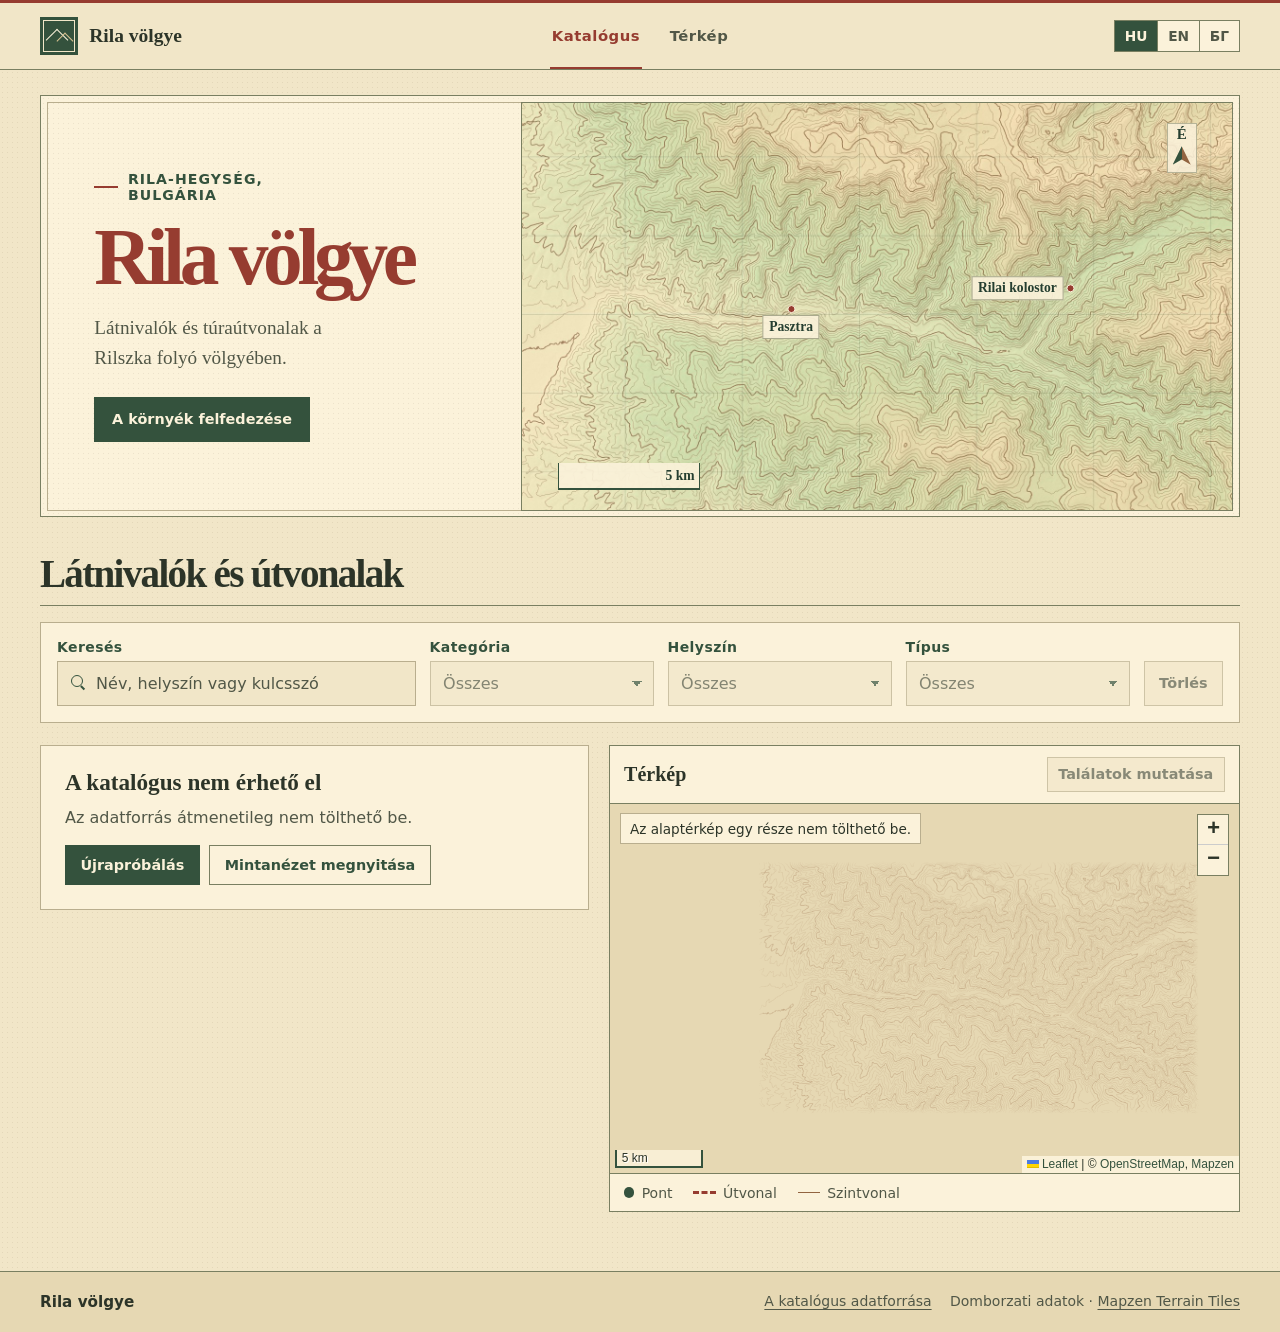
==== index.html @ 0370ecf6 "Rila völgye – első verzió" ====
<!doctype html>
<html lang="hu">
  <head>
    <meta charset="utf-8">
    <meta name="viewport" content="width=device-width, initial-scale=1">
    <meta name="theme-color" content="#f2e6c7">
    <meta name="description" content="A Rila-völgy látnivalói és túraútvonalai, kereshető katalógusban és térképen.">
    <title>Rila völgye</title>
    <link rel="stylesheet" href="./assets/leaflet/leaflet.css">
    <link rel="stylesheet" href="./styles.css">
    <script defer src="./assets/leaflet/leaflet.js"></script>
    <script type="module" src="./app.js"></script>
  </head>
  <body id="top">
    <a class="skip-link" href="#explore" data-text="skip">Ugrás a katalógushoz</a>

    <header class="site-header">
      <div class="shell header-inner">
        <a class="brand" href="#top">
          <span class="brand-mark" aria-hidden="true"></span>
          <span data-text="siteName">Rila völgye</span>
        </a>
        <nav class="view-nav" data-aria="viewLabel" aria-label="Nézet">
          <a href="#explore" data-view="catalog" data-text="catalog" aria-current="true">Katalógus</a>
          <a href="#explore" data-view="map" data-text="map">Térkép</a>
        </nav>
        <div class="language-switch" role="group" data-aria="languageLabel" aria-label="Nyelv">
          <button type="button" data-language="hu" lang="hu" aria-label="Magyar" aria-pressed="true">HU</button>
          <button type="button" data-language="en" lang="en" aria-label="English" aria-pressed="false">EN</button>
          <button type="button" data-language="bg" lang="bg" aria-label="Български" aria-pressed="false">БГ</button>
        </div>
      </div>
    </header>

    <main>
      <section class="shell hero" aria-labelledby="hero-title">
        <div class="hero-inner">
          <p class="hero-location" data-text="region">Rila-hegység, Bulgária</p>
          <h1 id="hero-title" data-text="siteName">Rila völgye</h1>
          <p class="hero-description" data-text="heroDescription">Látnivalók és túraútvonalak a Rilszka folyó völgyében.</p>
          <a class="button hero-link" href="#explore" data-text="heroAction">A környék felfedezése</a>
        </div>
        <figure class="hero-map" aria-hidden="true">
          <img src="./assets/maps/rila-relief.jpg" width="1500" height="860" alt="" fetchpriority="high">
          <span class="cover-compass" data-text="north">É</span>
          <span class="cover-place cover-pastra" data-text="coverPastra">Pasztra</span>
          <span class="cover-place cover-monastery" data-text="coverMonastery">Rilai kolostor</span>
          <span class="cover-scale">5 km</span>
        </figure>
      </section>

      <section class="shell explorer" id="explore" tabindex="-1" aria-labelledby="explore-title">
        <div class="explore-heading">
          <h2 id="explore-title" data-text="explore">Látnivalók és útvonalak</h2>
          <p id="result-count" class="result-count" role="status"></p>
        </div>

        <form class="filters" id="filters" role="search" aria-labelledby="explore-title">
          <label class="search-field">
            <span data-text="search">Keresés</span>
            <span class="search-input">
              <input type="search" id="search" name="search" placeholder="Név, helyszín vagy kulcsszó" autocomplete="off">
            </span>
          </label>
          <label>
            <span id="category-label" data-text="category">Kategória</span>
            <select id="category" name="category" aria-labelledby="category-label"><option value="">Összes</option></select>
          </label>
          <label>
            <span id="locality-label" data-text="locality">Helyszín</span>
            <select id="locality" name="locality" aria-labelledby="locality-label"><option value="">Összes</option></select>
          </label>
          <label>
            <span id="type-label" data-text="type">Típus</span>
            <select id="type" name="type" aria-labelledby="type-label">
              <option value="" data-text="allOptions">Összes</option>
              <option value="point" data-text="points">Pontok</option>
              <option value="route" data-text="routes">Útvonalak</option>
            </select>
          </label>
          <button type="reset" class="button reset-filters" id="reset-filters" data-text="reset" disabled>Törlés</button>
        </form>

        <div class="demo-notice" id="demo-notice" hidden>
          <p><strong data-text="demoLabel">Mintanézet.</strong> <span data-text="demoDescription">Ezek a bejegyzések a keresés és a térkép kipróbálásához készültek.</span></p>
          <a id="exit-demo" href="./" data-text="liveLink">Élő katalógus</a>
        </div>

        <div class="message map-mode-message" id="map-mode-message" hidden></div>
        <div class="results-layout" id="results-layout">
          <div class="list-panel" id="list-panel">
            <ul class="cards" id="cards" aria-labelledby="explore-title"></ul>
            <div class="message" id="list-message" hidden></div>
          </div>

          <section class="map-panel" id="map-panel" aria-labelledby="map-title">
            <div class="map-heading">
              <div>
                <h3 id="map-title" data-text="map">Térkép</h3>
                <p id="mapped-count" class="mapped-count"></p>
              </div>
              <button type="button" id="fit-map" class="button fit-button" data-text="fitMap">Találatok mutatása</button>
            </div>
            <div class="map-frame">
              <div id="map" aria-labelledby="map-title" role="region"></div>
              <p class="tile-notice" id="tile-notice" role="status" hidden></p>
            </div>
            <ul class="map-legend" data-aria="legend" aria-label="Jelmagyarázat">
              <li><span class="legend-point" aria-hidden="true"></span><span data-text="point">Pont</span></li>
              <li><span class="legend-route" aria-hidden="true"></span><span data-text="route">Útvonal</span></li>
              <li><span class="legend-contour" aria-hidden="true"></span><span data-text="contour">Szintvonal</span></li>
            </ul>
          </section>
        </div>
        <noscript><p class="message">A katalógushoz JavaScript szükséges. / This catalog requires JavaScript. / За каталога е необходим JavaScript.</p></noscript>
      </section>
    </main>

    <footer class="site-footer">
      <div class="shell footer-inner">
        <span class="footer-name" data-text="siteName">Rila völgye</span>
        <div class="footer-links">
          <a id="sheet-link" href="https://docs.google.com/spreadsheets/d/e/2PACX-1vTLijcKeS2RHrfgzoQaeZl_qcVD5o5DRxF7kPGMQRmfX_Hv4So1wYP4IyrdZiNuj2d8w6YscOeoau4k/pub?gid=0&amp;single=true&amp;output=csv" data-text="dataSource">A katalógus adatforrása</a>
          <span><span data-text="terrainSource">Domborzati adatok</span> · <a href="https://registry.opendata.aws/terrain-tiles/">Mapzen Terrain Tiles</a></span>
        </div>
      </div>
    </footer>

    <dialog id="detail-dialog" aria-labelledby="detail-title">
      <form method="dialog" class="dialog-controls">
        <button class="button dialog-close" value="close" data-aria="close" aria-label="Bezárás" autofocus>×</button>
      </form>
      <div id="detail-content"></div>
    </dialog>
  </body>
</html>
---- assets/leaflet/leaflet.css ----
/* required styles */

.leaflet-pane,
.leaflet-tile,
.leaflet-marker-icon,
.leaflet-marker-shadow,
.leaflet-tile-container,
.leaflet-pane > svg,
.leaflet-pane > canvas,
.leaflet-zoom-box,
.leaflet-image-layer,
.leaflet-layer {
	position: absolute;
	left: 0;
	top: 0;
	}
.leaflet-container {
	overflow: hidden;
	}
.leaflet-tile,
.leaflet-marker-icon,
.leaflet-marker-shadow {
	-webkit-user-select: none;
	   -moz-user-select: none;
	        user-select: none;
	  -webkit-user-drag: none;
	}
/* Prevents IE11 from highlighting tiles in blue */
.leaflet-tile::selection {
	background: transparent;
}
/* Safari renders non-retina tile on retina better with this, but Chrome is worse */
.leaflet-safari .leaflet-tile {
	image-rendering: -webkit-optimize-contrast;
	}
/* hack that prevents hw layers "stretching" when loading new tiles */
.leaflet-safari .leaflet-tile-container {
	width: 1600px;
	height: 1600px;
	-webkit-transform-origin: 0 0;
	}
.leaflet-marker-icon,
.leaflet-marker-shadow {
	display: block;
	}
/* .leaflet-container svg: reset svg max-width decleration shipped in Joomla! (joomla.org) 3.x */
/* .leaflet-container img: map is broken in FF if you have max-width: 100% on tiles */
.leaflet-container .leaflet-overlay-pane svg {
	max-width: none !important;
	max-height: none !important;
	}
.leaflet-container .leaflet-marker-pane img,
.leaflet-container .leaflet-shadow-pane img,
.leaflet-container .leaflet-tile-pane img,
.leaflet-container img.leaflet-image-layer,
.leaflet-container .leaflet-tile {
	max-width: none !important;
	max-height: none !important;
	width: auto;
	padding: 0;
	}

.leaflet-container img.leaflet-tile {
	/* See: https://bugs.chromium.org/p/chromium/issues/detail?id=600120 */
	mix-blend-mode: plus-lighter;
}

.leaflet-container.leaflet-touch-zoom {
	-ms-touch-action: pan-x pan-y;
	touch-action: pan-x pan-y;
	}
.leaflet-container.leaflet-touch-drag {
	-ms-touch-action: pinch-zoom;
	/* Fallback for FF which doesn't support pinch-zoom */
	touch-action: none;
	touch-action: pinch-zoom;
}
.leaflet-container.leaflet-touch-drag.leaflet-touch-zoom {
	-ms-touch-action: none;
	touch-action: none;
}
.leaflet-container {
	-webkit-tap-highlight-color: transparent;
}
.leaflet-container a {
	-webkit-tap-highlight-color: rgba(51, 181, 229, 0.4);
}
.leaflet-tile {
	filter: inherit;
	visibility: hidden;
	}
.leaflet-tile-loaded {
	visibility: inherit;
	}
.leaflet-zoom-box {
	width: 0;
	height: 0;
	-moz-box-sizing: border-box;
	     box-sizing: border-box;
	z-index: 800;
	}
/* workaround for https://bugzilla.mozilla.org/show_bug.cgi?id=888319 */
.leaflet-overlay-pane svg {
	-moz-user-select: none;
	}

.leaflet-pane         { z-index: 400; }

.leaflet-tile-pane    { z-index: 200; }
.leaflet-overlay-pane { z-index: 400; }
.leaflet-shadow-pane  { z-index: 500; }
.leaflet-marker-pane  { z-index: 600; }
.leaflet-tooltip-pane   { z-index: 650; }
.leaflet-popup-pane   { z-index: 700; }

.leaflet-map-pane canvas { z-index: 100; }
.leaflet-map-pane svg    { z-index: 200; }

.leaflet-vml-shape {
	width: 1px;
	height: 1px;
	}
.lvml {
	behavior: url(#default#VML);
	display: inline-block;
	position: absolute;
	}


/* control positioning */

.leaflet-control {
	position: relative;
	z-index: 800;
	pointer-events: visiblePainted; /* IE 9-10 doesn't have auto */
	pointer-events: auto;
	}
.leaflet-top,
.leaflet-bottom {
	position: absolute;
	z-index: 1000;
	pointer-events: none;
	}
.leaflet-top {
	top: 0;
	}
.leaflet-right {
	right: 0;
	}
.leaflet-bottom {
	bottom: 0;
	}
.leaflet-left {
	left: 0;
	}
.leaflet-control {
	float: left;
	clear: both;
	}
.leaflet-right .leaflet-control {
	float: right;
	}
.leaflet-top .leaflet-control {
	margin-top: 10px;
	}
.leaflet-bottom .leaflet-control {
	margin-bottom: 10px;
	}
.leaflet-left .leaflet-control {
	margin-left: 10px;
	}
.leaflet-right .leaflet-control {
	margin-right: 10px;
	}


/* zoom and fade animations */

.leaflet-fade-anim .leaflet-popup {
	opacity: 0;
	-webkit-transition: opacity 0.2s linear;
	   -moz-transition: opacity 0.2s linear;
	        transition: opacity 0.2s linear;
	}
.leaflet-fade-anim .leaflet-map-pane .leaflet-popup {
	opacity: 1;
	}
.leaflet-zoom-animated {
	-webkit-transform-origin: 0 0;
	    -ms-transform-origin: 0 0;
	        transform-origin: 0 0;
	}
svg.leaflet-zoom-animated {
	will-change: transform;
}

.leaflet-zoom-anim .leaflet-zoom-animated {
	-webkit-transition: -webkit-transform 0.25s cubic-bezier(0,0,0.25,1);
	   -moz-transition:    -moz-transform 0.25s cubic-bezier(0,0,0.25,1);
	        transition:         transform 0.25s cubic-bezier(0,0,0.25,1);
	}
.leaflet-zoom-anim .leaflet-tile,
.leaflet-pan-anim .leaflet-tile {
	-webkit-transition: none;
	   -moz-transition: none;
	        transition: none;
	}

.leaflet-zoom-anim .leaflet-zoom-hide {
	visibility: hidden;
	}


/* cursors */

.leaflet-interactive {
	cursor: pointer;
	}
.leaflet-grab {
	cursor: -webkit-grab;
	cursor:    -moz-grab;
	cursor:         grab;
	}
.leaflet-crosshair,
.leaflet-crosshair .leaflet-interactive {
	cursor: crosshair;
	}
.leaflet-popup-pane,
.leaflet-control {
	cursor: auto;
	}
.leaflet-dragging .leaflet-grab,
.leaflet-dragging .leaflet-grab .leaflet-interactive,
.leaflet-dragging .leaflet-marker-draggable {
	cursor: move;
	cursor: -webkit-grabbing;
	cursor:    -moz-grabbing;
	cursor:         grabbing;
	}

/* marker & overlays interactivity */
.leaflet-marker-icon,
.leaflet-marker-shadow,
.leaflet-image-layer,
.leaflet-pane > svg path,
.leaflet-tile-container {
	pointer-events: none;
	}

.leaflet-marker-icon.leaflet-interactive,
.leaflet-image-layer.leaflet-interactive,
.leaflet-pane > svg path.leaflet-interactive,
svg.leaflet-image-layer.leaflet-interactive path {
	pointer-events: visiblePainted; /* IE 9-10 doesn't have auto */
	pointer-events: auto;
	}

/* visual tweaks */

.leaflet-container {
	background: #ddd;
	outline-offset: 1px;
	}
.leaflet-container a {
	color: #0078A8;
	}
.leaflet-zoom-box {
	border: 2px dotted #38f;
	background: rgba(255,255,255,0.5);
	}


/* general typography */
.leaflet-container {
	font-family: "Helvetica Neue", Arial, Helvetica, sans-serif;
	font-size: 12px;
	font-size: 0.75rem;
	line-height: 1.5;
	}


/* general toolbar styles */

.leaflet-bar {
	box-shadow: 0 1px 5px rgba(0,0,0,0.65);
	border-radius: 4px;
	}
.leaflet-bar a {
	background-color: #fff;
	border-bottom: 1px solid #ccc;
	width: 26px;
	height: 26px;
	line-height: 26px;
	display: block;
	text-align: center;
	text-decoration: none;
	color: black;
	}
.leaflet-bar a,
.leaflet-control-layers-toggle {
	background-position: 50% 50%;
	background-repeat: no-repeat;
	display: block;
	}
.leaflet-bar a:hover,
.leaflet-bar a:focus {
	background-color: #f4f4f4;
	}
.leaflet-bar a:first-child {
	border-top-left-radius: 4px;
	border-top-right-radius: 4px;
	}
.leaflet-bar a:last-child {
	border-bottom-left-radius: 4px;
	border-bottom-right-radius: 4px;
	border-bottom: none;
	}
.leaflet-bar a.leaflet-disabled {
	cursor: default;
	background-color: #f4f4f4;
	color: #bbb;
	}

.leaflet-touch .leaflet-bar a {
	width: 30px;
	height: 30px;
	line-height: 30px;
	}
.leaflet-touch .leaflet-bar a:first-child {
	border-top-left-radius: 2px;
	border-top-right-radius: 2px;
	}
.leaflet-touch .leaflet-bar a:last-child {
	border-bottom-left-radius: 2px;
	border-bottom-right-radius: 2px;
	}

/* zoom control */

.leaflet-control-zoom-in,
.leaflet-control-zoom-out {
	font: bold 18px 'Lucida Console', Monaco, monospace;
	text-indent: 1px;
	}

.leaflet-touch .leaflet-control-zoom-in, .leaflet-touch .leaflet-control-zoom-out  {
	font-size: 22px;
	}


/* layers control */

.leaflet-control-layers {
	box-shadow: 0 1px 5px rgba(0,0,0,0.4);
	background: #fff;
	border-radius: 5px;
	}
.leaflet-control-layers-toggle {
	background-image: url(images/layers.png);
	width: 36px;
	height: 36px;
	}
.leaflet-retina .leaflet-control-layers-toggle {
	background-image: url(images/layers-2x.png);
	background-size: 26px 26px;
	}
.leaflet-touch .leaflet-control-layers-toggle {
	width: 44px;
	height: 44px;
	}
.leaflet-control-layers .leaflet-control-layers-list,
.leaflet-control-layers-expanded .leaflet-control-layers-toggle {
	display: none;
	}
.leaflet-control-layers-expanded .leaflet-control-layers-list {
	display: block;
	position: relative;
	}
.leaflet-control-layers-expanded {
	padding: 6px 10px 6px 6px;
	color: #333;
	background: #fff;
	}
.leaflet-control-layers-scrollbar {
	overflow-y: scroll;
	overflow-x: hidden;
	padding-right: 5px;
	}
.leaflet-control-layers-selector {
	margin-top: 2px;
	position: relative;
	top: 1px;
	}
.leaflet-control-layers label {
	display: block;
	font-size: 13px;
	font-size: 1.08333em;
	}
.leaflet-control-layers-separator {
	height: 0;
	border-top: 1px solid #ddd;
	margin: 5px -10px 5px -6px;
	}

/* Default icon URLs */
.leaflet-default-icon-path { /* used only in path-guessing heuristic, see L.Icon.Default */
	background-image: url(images/marker-icon.png);
	}


/* attribution and scale controls */

.leaflet-container .leaflet-control-attribution {
	background: #fff;
	background: rgba(255, 255, 255, 0.8);
	margin: 0;
	}
.leaflet-control-attribution,
.leaflet-control-scale-line {
	padding: 0 5px;
	color: #333;
	line-height: 1.4;
	}
.leaflet-control-attribution a {
	text-decoration: none;
	}
.leaflet-control-attribution a:hover,
.leaflet-control-attribution a:focus {
	text-decoration: underline;
	}
.leaflet-attribution-flag {
	display: inline !important;
	vertical-align: baseline !important;
	width: 1em;
	height: 0.6669em;
	}
.leaflet-left .leaflet-control-scale {
	margin-left: 5px;
	}
.leaflet-bottom .leaflet-control-scale {
	margin-bottom: 5px;
	}
.leaflet-control-scale-line {
	border: 2px solid #777;
	border-top: none;
	line-height: 1.1;
	padding: 2px 5px 1px;
	white-space: nowrap;
	-moz-box-sizing: border-box;
	     box-sizing: border-box;
	background: rgba(255, 255, 255, 0.8);
	text-shadow: 1px 1px #fff;
	}
.leaflet-control-scale-line:not(:first-child) {
	border-top: 2px solid #777;
	border-bottom: none;
	margin-top: -2px;
	}
.leaflet-control-scale-line:not(:first-child):not(:last-child) {
	border-bottom: 2px solid #777;
	}

.leaflet-touch .leaflet-control-attribution,
.leaflet-touch .leaflet-control-layers,
.leaflet-touch .leaflet-bar {
	box-shadow: none;
	}
.leaflet-touch .leaflet-control-layers,
.leaflet-touch .leaflet-bar {
	border: 2px solid rgba(0,0,0,0.2);
	background-clip: padding-box;
	}


/* popup */

.leaflet-popup {
	position: absolute;
	text-align: center;
	margin-bottom: 20px;
	}
.leaflet-popup-content-wrapper {
	padding: 1px;
	text-align: left;
	border-radius: 12px;
	}
.leaflet-popup-content {
	margin: 13px 24px 13px 20px;
	line-height: 1.3;
	font-size: 13px;
	font-size: 1.08333em;
	min-height: 1px;
	}
.leaflet-popup-content p {
	margin: 17px 0;
	margin: 1.3em 0;
	}
.leaflet-popup-tip-container {
	width: 40px;
	height: 20px;
	position: absolute;
	left: 50%;
	margin-top: -1px;
	margin-left: -20px;
	overflow: hidden;
	pointer-events: none;
	}
.leaflet-popup-tip {
	width: 17px;
	height: 17px;
	padding: 1px;

	margin: -10px auto 0;
	pointer-events: auto;

	-webkit-transform: rotate(45deg);
	   -moz-transform: rotate(45deg);
	    -ms-transform: rotate(45deg);
	        transform: rotate(45deg);
	}
.leaflet-popup-content-wrapper,
.leaflet-popup-tip {
	background: white;
	color: #333;
	box-shadow: 0 3px 14px rgba(0,0,0,0.4);
	}
.leaflet-container a.leaflet-popup-close-button {
	position: absolute;
	top: 0;
	right: 0;
	border: none;
	text-align: center;
	width: 24px;
	height: 24px;
	font: 16px/24px Tahoma, Verdana, sans-serif;
	color: #757575;
	text-decoration: none;
	background: transparent;
	}
.leaflet-container a.leaflet-popup-close-button:hover,
.leaflet-container a.leaflet-popup-close-button:focus {
	color: #585858;
	}
.leaflet-popup-scrolled {
	overflow: auto;
	}

.leaflet-oldie .leaflet-popup-content-wrapper {
	-ms-zoom: 1;
	}
.leaflet-oldie .leaflet-popup-tip {
	width: 24px;
	margin: 0 auto;

	-ms-filter: "progid:DXImageTransform.Microsoft.Matrix(M11=0.70710678, M12=0.70710678, M21=-0.70710678, M22=0.70710678)";
	filter: progid:DXImageTransform.Microsoft.Matrix(M11=0.70710678, M12=0.70710678, M21=-0.70710678, M22=0.70710678);
	}

.leaflet-oldie .leaflet-control-zoom,
.leaflet-oldie .leaflet-control-layers,
.leaflet-oldie .leaflet-popup-content-wrapper,
.leaflet-oldie .leaflet-popup-tip {
	border: 1px solid #999;
	}


/* div icon */

.leaflet-div-icon {
	background: #fff;
	border: 1px solid #666;
	}


/* Tooltip */
/* Base styles for the element that has a tooltip */
.leaflet-tooltip {
	position: absolute;
	padding: 6px;
	background-color: #fff;
	border: 1px solid #fff;
	border-radius: 3px;
	color: #222;
	white-space: nowrap;
	-webkit-user-select: none;
	-moz-user-select: none;
	-ms-user-select: none;
	user-select: none;
	pointer-events: none;
	box-shadow: 0 1px 3px rgba(0,0,0,0.4);
	}
.leaflet-tooltip.leaflet-interactive {
	cursor: pointer;
	pointer-events: auto;
	}
.leaflet-tooltip-top:before,
.leaflet-tooltip-bottom:before,
.leaflet-tooltip-left:before,
.leaflet-tooltip-right:before {
	position: absolute;
	pointer-events: none;
	border: 6px solid transparent;
	background: transparent;
	content: "";
	}

/* Directions */

.leaflet-tooltip-bottom {
	margin-top: 6px;
}
.leaflet-tooltip-top {
	margin-top: -6px;
}
.leaflet-tooltip-bottom:before,
.leaflet-tooltip-top:before {
	left: 50%;
	margin-left: -6px;
	}
.leaflet-tooltip-top:before {
	bottom: 0;
	margin-bottom: -12px;
	border-top-color: #fff;
	}
.leaflet-tooltip-bottom:before {
	top: 0;
	margin-top: -12px;
	margin-left: -6px;
	border-bottom-color: #fff;
	}
.leaflet-tooltip-left {
	margin-left: -6px;
}
.leaflet-tooltip-right {
	margin-left: 6px;
}
.leaflet-tooltip-left:before,
.leaflet-tooltip-right:before {
	top: 50%;
	margin-top: -6px;
	}
.leaflet-tooltip-left:before {
	right: 0;
	margin-right: -12px;
	border-left-color: #fff;
	}
.leaflet-tooltip-right:before {
	left: 0;
	margin-left: -12px;
	border-right-color: #fff;
	}

/* Printing */

@media print {
	/* Prevent printers from removing background-images of controls. */
	.leaflet-control {
		-webkit-print-color-adjust: exact;
		print-color-adjust: exact;
		}
	}
---- styles.css ----
:root {
  color-scheme: light;
  --paper: #f1e6c8;
  --cream: #fbf2da;
  --ink: #2c3428;
  --pine: #34523d;
  --muted: #515747;
  --line: #b9ae8e;
  --rule: #797f61;
  --copper: #963c30;
  --contour: #926440;
  --shade: #e6d8b3;
  --texture: radial-gradient(#6a543319 0.45px, transparent 0.7px);
  --serif: Georgia, "Times New Roman", serif;
  --sans: system-ui, -apple-system, "Segoe UI", sans-serif;
  font-family: var(--sans);
  color: var(--ink);
  background: var(--paper);
  font-synthesis: none;
  scroll-padding-top: 5.5rem;
}

*, *::before, *::after { box-sizing: border-box; }
[hidden] { display: none !important; }
body {
  margin: 0;
  min-inline-size: 0;
  background-image: var(--texture);
  background-size: 5px 5px;
}
img { display: block; max-inline-size: 100%; }
a { color: inherit; text-underline-offset: 0.2em; }
button, input, select { font: inherit; }
button, select { cursor: pointer; }
button:disabled, input:disabled, select:disabled { cursor: default; }
:focus-visible { outline: 3px solid var(--copper); outline-offset: 3px; }

.shell {
  inline-size: min(100% - 5rem, 82rem);
  margin-inline: auto;
}

.skip-link {
  position: fixed;
  z-index: 2000;
  inset: 0.7rem auto auto 0.7rem;
  padding: 0.65rem 1rem;
  background: var(--cream);
  transform: translateY(-150%);
}
.skip-link:focus { transform: none; }

.site-header {
  position: sticky;
  inset-block-start: 0;
  z-index: 1200;
  background: var(--paper);
  border-block-start: 3px solid var(--copper);
  border-block-end: 1px solid var(--rule);
}

.header-inner {
  min-block-size: 4.15rem;
  display: grid;
  grid-template-columns: 1fr auto 1fr;
  align-items: center;
  gap: 1rem;
}

.brand {
  display: inline-flex;
  align-items: center;
  justify-self: start;
  gap: 0.68rem;
  font: 700 1.22rem / 1.16 var(--serif);
  text-decoration: none;
}

.brand-mark {
  position: relative;
  display: block;
  inline-size: 2.4rem;
  block-size: 2.4rem;
  flex: none;
  border: 1px solid var(--pine);
  outline: 1px solid var(--paper);
  outline-offset: -4px;
  background: var(--pine);
  overflow: hidden;
}
.brand-mark::before,
.brand-mark::after {
  content: "";
  position: absolute;
  transform: rotate(45deg);
  border: 1px solid var(--cream);
  border-inline-end: 0;
  border-block-end: 0;
}
.brand-mark::before { inline-size: 1rem; block-size: 1rem; left: 0.5rem; top: 0.9rem; }
.brand-mark::after { inline-size: 0.75rem; block-size: 0.75rem; left: 1.15rem; top: 1.05rem; border-color: #dbc492; }

.view-nav { display: flex; gap: 1.65rem; height: 100%; }
.view-nav a {
  display: grid;
  place-items: center;
  border-block-end: 2px solid transparent;
  padding-inline: 0.1rem;
  color: var(--muted);
  font-size: 0.925rem;
  font-weight: 750;
  letter-spacing: 0.035em;
  text-decoration: none;
}
.view-nav a:hover, .view-nav a[aria-current] { color: var(--copper); }
.view-nav a[aria-current] { border-color: var(--copper); }

.language-switch {
  display: flex;
  justify-self: end;
  border: 1px solid var(--rule);
  background: var(--cream);
}
.language-switch button {
  border: 0;
  border-inline-end: 1px solid var(--rule);
  padding: 0.42rem 0.62rem;
  min-inline-size: 2.2rem;
  background: transparent;
  color: var(--muted);
  font-weight: 750;
  font-size: 0.86rem;
}
.language-switch button:last-child { border-inline-end: 0; }
.language-switch button:hover { background: var(--shade); color: var(--pine); }
.language-switch button[aria-pressed="true"] { background: var(--pine); color: var(--cream); }

.hero {
  display: grid;
  grid-template-columns: minmax(0, 0.8fr) minmax(0, 1.2fr);
  align-items: center;
  padding: 0.35rem;
  margin-block-start: 1.55rem;
  border: 1px solid var(--rule);
  background: var(--cream) var(--texture) 0 0 / 5px 5px;
}
.hero-inner {
  display: flex;
  align-self: stretch;
  flex-direction: column;
  align-items: flex-start;
  justify-content: center;
  min-inline-size: 0;
  padding: clamp(1.8rem, 3.65vw, 3.6rem);
  border: 1px solid var(--line);
  border-inline-end: 0;
}
.hero-location {
  display: flex;
  align-items: center;
  gap: 0.65rem;
  margin: 0 0 1rem;
  color: var(--pine);
  font-size: 0.88rem;
  font-weight: 700;
  letter-spacing: 0.075em;
  text-transform: uppercase;
}
.hero-location::before { content: ""; flex: 0 0 1.45rem; block-size: 2px; background: var(--copper); }
.hero h1 {
  margin: 0;
  color: var(--copper);
  font: 700 clamp(3.35rem, 6.2vw, 5.85rem) / 0.96 var(--serif);
  letter-spacing: -0.067em;
  text-wrap: balance;
}
.hero-description {
  max-inline-size: 28ch;
  margin: 1.15rem 0 1.5rem;
  color: var(--muted);
  font: 400 clamp(1.02rem, 1.5vw, 1.2rem) / 1.55 var(--serif);
}
.hero-map {
  position: relative;
  margin: 0;
  border: 1px solid var(--rule);
  background: #dde0b6;
  color: #253e30;
}
.hero-map img { inline-size: 100%; block-size: auto; }
.cover-compass {
  position: absolute;
  inset: 5% 5% auto auto;
  inline-size: 1.9rem;
  block-size: 3.1rem;
  background: #fbf2dadb;
  border: 1px solid #797f6180;
  font: 700 0.94rem / 1.35 var(--serif);
  text-align: center;
}
.cover-compass::after {
  content: "";
  position: absolute;
  inset: 1.38rem 0.32rem 0.44rem;
  background: linear-gradient(90deg, var(--pine) 50%, var(--contour) 50%);
  clip-path: polygon(50% 0, 100% 100%, 50% 72%, 0 100%);
}
.cover-place, .cover-scale {
  position: absolute;
  background: #fbf2dae8;
  font: 700 0.85rem / 1.35 var(--serif);
  white-space: nowrap;
}
.cover-place {
  padding: 0.1rem 0.36rem;
  border: 1px solid #797f619c;
}
.cover-place::before {
  content: "";
  position: absolute;
  inline-size: 0.49rem;
  block-size: 0.49rem;
  border: 1px solid var(--cream);
  border-radius: 50%;
  background: var(--copper);
}
.cover-pastra {
  inset: calc(50.34% + 0.47rem) auto auto 37.85%;
  transform: translateX(-50%);
}
.cover-pastra::before {
  inset: -0.47rem auto auto 50%;
  transform: translate(-50%, -50%);
}
.cover-monastery {
  inset: 45.53% auto auto calc(77.29% - 0.47rem);
  transform: translate(-100%, -50%);
}
.cover-monastery::before {
  inset: 50% -0.47rem auto auto;
  transform: translate(50%, -50%);
}
.cover-scale {
  inset: auto auto 5% 5%;
  inline-size: 20%;
  padding: 0.1rem 0.26rem;
  border: solid var(--pine);
  border-width: 0 1px 2px;
  text-align: end;
  line-height: 1.55;
}

.button {
  display: inline-flex;
  justify-content: center;
  align-items: center;
  gap: 0.35rem;
  min-block-size: 2.55rem;
  padding: 0.56rem 0.9rem;
  border: 1px solid var(--rule);
  background: var(--cream);
  color: var(--pine);
  font-size: 0.9rem;
  font-weight: 700;
  text-decoration: none;
  line-height: 1.3;
  text-align: center;
}
.button:hover { background: var(--shade); }
.button:disabled { background: var(--paper); color: var(--muted); border-color: var(--line); opacity: 0.67; }
.primary, .hero-link { background: var(--pine); color: var(--cream); border-color: var(--pine); }
.primary:hover, .hero-link:hover { background: #253d2d; color: var(--cream); border-color: #253d2d; }
.hero-link { padding-inline: 1.05rem; min-block-size: 2.85rem; }

.explorer { padding-block: 2.25rem 3.7rem; }
.explore-heading {
  display: flex;
  justify-content: space-between;
  align-items: baseline;
  gap: 0.8rem 1rem;
  margin-block-end: 1rem;
  padding-block-end: 0.65rem;
  border-block-end: 1px solid var(--rule);
}
.explore-heading h2 {
  margin: 0;
  font: 700 clamp(1.95rem, 3.05vw, 2.75rem) / 1.05 var(--serif);
  letter-spacing: -0.043em;
}
.result-count { margin: 0; color: var(--muted); font-size: 0.95rem; white-space: nowrap; }

.filters {
  display: grid;
  grid-template-columns: minmax(13rem, 1.6fr) repeat(3, minmax(0, 1fr)) auto;
  align-items: end;
  gap: 0.85rem;
  margin-block-end: 1.35rem;
  padding: 1rem;
  border: 1px solid var(--line);
  background: var(--cream);
}
.filters label {
  display: grid;
  gap: 0.4rem;
  min-inline-size: 0;
  color: var(--pine);
  font-size: 0.875rem;
  font-weight: 700;
  letter-spacing: 0.03em;
}
.filters input, .filters select {
  inline-size: 100%;
  block-size: 2.8rem;
  min-inline-size: 0;
  padding: 0 0.78rem;
  border: 1px solid var(--rule);
  background-color: var(--cream);
  color: var(--ink);
  font-weight: 450;
  font-size: 1rem;
}
.filters input::placeholder { color: var(--muted); opacity: 1; }
.filters input:disabled, .filters select:disabled { background-color: var(--paper); color: var(--muted); border-color: var(--line); }
.filters select {
  appearance: none;
  padding-inline-end: 2.05rem;
  text-overflow: ellipsis;
  background-image: linear-gradient(45deg, transparent 50%, var(--pine) 50%),
    linear-gradient(135deg, var(--pine) 50%, transparent 50%);
  background-position: calc(100% - 16px) center, calc(100% - 11px) center;
  background-size: 5px 5px;
  background-repeat: no-repeat;
}
.search-input { position: relative; }
.search-input input { padding-inline-start: 2.38rem; }
.search-input::before, .search-input::after {
  content: "";
  position: absolute;
  display: block;
  pointer-events: none;
  color: var(--pine);
}
.search-input::before {
  top: 0.83rem;
  left: 0.9rem;
  inline-size: 0.75rem;
  block-size: 0.75rem;
  border: 1.6px solid currentColor;
  border-radius: 50%;
}
.search-input::after {
  top: 1.5rem;
  left: 1.49rem;
  inline-size: 0.34rem;
  block-size: 1.6px;
  transform: rotate(45deg);
  transform-origin: left center;
  background: currentColor;
}
.reset-filters { min-block-size: 2.8rem; }

.demo-notice {
  display: flex;
  justify-content: space-between;
  align-items: center;
  gap: 0.4rem 1rem;
  padding: 0.7rem 1rem;
  margin-block-end: 1.2rem;
  border-inline-start: 3px solid var(--copper);
  background: var(--shade);
  color: var(--ink);
  font-size: 0.9rem;
}
.demo-notice p { margin: 0; }
.demo-notice a { flex: none; font-weight: 700; }

.results-layout {
  display: grid;
  align-items: start;
  grid-template-columns: minmax(0, 0.93fr) minmax(0, 1.07fr);
  gap: 1.25rem;
}
.results-layout.map-view { grid-template-columns: minmax(0, 1fr); }
.cards { display: grid; gap: 0.9rem; list-style: none; padding: 0; margin: 0; }
.place-card {
  display: flex;
  min-inline-size: 0;
  overflow: hidden;
  border: 1px solid var(--line);
  background: var(--cream);
}
.card-photo {
  flex: 0 0 31%;
  inline-size: 31%;
  min-block-size: 9.5rem;
  object-fit: cover;
  background: var(--shade);
  border-inline-end: 1px solid var(--line);
  filter: saturate(0.85) sepia(0.12);
}
.card-body { min-inline-size: 0; padding: 1.05rem 1.15rem; }
.item-meta {
  display: flex;
  flex-wrap: wrap;
  align-items: baseline;
  gap: 0.25rem 0.6rem;
  color: var(--muted);
  font-size: 0.875rem;
}
.category-label {
  color: var(--copper);
  font-weight: 700;
  line-height: 1.4;
}
.item-locality { overflow-wrap: anywhere; }
.card-title {
  margin: 0.4rem 0 0.32rem;
  font: 700 clamp(1.21rem, 1.75vw, 1.65rem) / 1.13 var(--serif);
  letter-spacing: -0.025em;
  overflow-wrap: anywhere;
}
.title-button, .text-button {
  appearance: none;
  border: 0;
  padding: 0;
  background: transparent;
  color: var(--pine);
  font-weight: 700;
  text-align: start;
}
.title-button { font: inherit; color: inherit; }
.title-button:hover, .text-button:hover { text-decoration: underline; text-underline-offset: 0.18em; }
.card-description {
  display: -webkit-box;
  -webkit-box-orient: vertical;
  -webkit-line-clamp: 2;
  overflow: hidden;
  overflow-wrap: anywhere;
  margin: 0.4rem 0 0;
  color: var(--muted);
  font-size: 0.95rem;
  line-height: 1.45;
}
.map-action { margin-block-start: 0.55rem; min-block-size: 1.85rem; font-size: 0.875rem; }
.map-action::before {
  content: "";
  display: inline-block;
  inline-size: 0.54rem;
  block-size: 0.54rem;
  margin-inline-end: 0.35rem;
  border: 1px solid currentColor;
  border-radius: 50%;
  vertical-align: 0.04rem;
}

.message {
  padding: 1.45rem 1.5rem;
  border: 1px solid var(--line);
  background: var(--cream);
}
.message h3 { margin: 0 0 0.5rem; font: 700 1.45rem/1.2 var(--serif); }
.message p { margin: 0; color: var(--muted); line-height: 1.6; }
.message .button { margin: 0.9rem 0.6rem 0 0; }
.map-mode-message { margin-block-end: 1rem; }

.map-panel {
  position: sticky;
  inset-block-start: 5.3rem;
  min-inline-size: 0;
  border: 1px solid var(--rule);
  background: var(--cream);
}
.map-heading {
  display: flex;
  justify-content: space-between;
  align-items: center;
  gap: 0.65rem;
  padding: 0.72rem 0.9rem;
}
.map-heading h3 { margin: 0; font: 700 1.25rem / 1.18 var(--serif); }
.mapped-count:not(:empty) { margin: 0.25rem 0 0; font-size: 0.875rem; color: var(--muted); }
.mapped-count:empty { display: none; }
.fit-button { min-block-size: 2.15rem; padding: 0.42rem 0.65rem; }
.map-frame { position: relative; }
#map {
  block-size: clamp(21rem, 29vw, 30rem);
  border-block: 1px solid var(--rule);
  background: var(--shade);
}
.map-view #map { block-size: clamp(24rem, 60vh, 46rem); }
#map .leaflet-tile-pane { filter: sepia(0.42) saturate(0.8) contrast(0.98); }
#map .leaflet-popup-content-wrapper,
#map .leaflet-popup-tip,
#map .leaflet-control-zoom a {
  border-radius: 0;
  background: var(--cream);
  color: var(--ink);
}
#map .leaflet-control-zoom {
  border: 1px solid var(--rule);
  border-radius: 0;
  box-shadow: none;
}
#map .leaflet-control-zoom a:hover { background: var(--shade); }
#map .leaflet-control-zoom .leaflet-disabled { color: var(--muted); }
#map .leaflet-control-attribution {
  background: #fbf2daf5;
  color: var(--ink);
}
#map .leaflet-control-attribution a { color: var(--pine); }
#map .leaflet-control-scale-line {
  background: #fbf2dadb;
  border-color: var(--pine);
  color: var(--ink);
}
.tile-notice {
  position: absolute;
  z-index: 800;
  inset: 0.65rem auto auto 0.65rem;
  max-inline-size: calc(100% - 4rem);
  margin: 0;
  padding: 0.4rem 0.55rem;
  border: 1px solid var(--line);
  background: var(--cream);
  color: var(--ink);
  font-size: 0.85rem;
  pointer-events: none;
}
.map-legend {
  display: flex;
  flex-wrap: wrap;
  gap: 0.5rem 1.3rem;
  list-style: none;
  margin: 0;
  padding: 0.65rem 0.9rem;
  font-size: 0.875rem;
  color: var(--muted);
}
.map-legend li { display: flex; align-items: center; gap: 0.45rem; }
.legend-point { inline-size: 0.65rem; block-size: 0.65rem; border-radius: 50%; background: var(--pine); }
.legend-route { inline-size: 1.4rem; border-block-start: 3px dashed var(--copper); }
.legend-contour { inline-size: 1.4rem; border-block-start: 1px solid var(--contour); }
.place-marker { background: var(--pine); border: 2px solid var(--cream); border-radius: 50%; box-shadow: 0 0 0 1px var(--pine); }
.place-marker:hover { background: var(--copper); }
.point-popup { display: grid; gap: 0.28rem; font: 0.9rem/1.35 var(--sans); color: var(--ink); }
.point-popup span { color: var(--muted); }
.point-popup button { margin-block-start: 0.28rem; }

#detail-dialog {
  inline-size: min(38rem, 100% - 2rem);
  max-block-size: calc(100% - 2rem);
  padding: 0;
  border: 1px solid var(--rule);
  background: var(--cream);
  color: var(--ink);
  box-shadow: 0 1rem 4rem #2c342850;
}
#detail-dialog::backdrop { background: #303128b3; }
.dialog-controls { position: absolute; inset: 0.65rem 0.65rem auto auto; margin: 0; }
.dialog-close { inline-size: 2.5rem; block-size: 2.5rem; padding: 0; font-size: 1.6rem; }
.dialog-photo { inline-size: 100%; max-block-size: 17rem; object-fit: cover; }
.dialog-body { padding: 1.55rem; }
.dialog-body > .item-meta { padding-inline-end: 2.1rem; }
.dialog-body h2 {
  margin: 0.5rem 0 0;
  font: 700 clamp(1.65rem, 3.5vw, 2.45rem) / 1.1 var(--serif);
  letter-spacing: -0.035em;
  overflow-wrap: anywhere;
}
.dialog-description { margin: 0.8rem 0 0; line-height: 1.6; white-space: pre-line; overflow-wrap: anywhere; }
.dialog-actions { display: flex; flex-wrap: wrap; gap: 0.6rem; margin-block-start: 1rem; }
.photo-credit { margin: 0.9rem 0 0; font-size: 0.82rem; color: var(--muted); }

.site-footer { border-block-start: 1px solid var(--rule); background: var(--shade); }
.footer-inner {
  display: flex;
  justify-content: space-between;
  flex-wrap: wrap;
  gap: 0.6rem 1.65rem;
  padding-block: 1.3rem;
}
.footer-name { font-size: 0.95rem; font-weight: 750; }
.footer-links { display: flex; flex-wrap: wrap; gap: 0.5rem 1.15rem; font-size: 0.875rem; color: var(--muted); }

@media (max-width: 58rem) {
  .shell { inline-size: calc(100% - 2.5rem); }
  .hero { grid-template-columns: minmax(0, 0.88fr) minmax(0, 1.12fr); }
  .hero-inner { padding: 1.3rem; }
  .hero h1 { font-size: clamp(2.85rem, 6.5vw, 4.5rem); }
  .hero-description { margin-block: 0.85rem 1.05rem; }
  .filters { grid-template-columns: repeat(3, minmax(0, 1fr)) auto; }
  .search-field { grid-column: 1 / -1; }
  .results-layout { grid-template-columns: minmax(0, 1fr); }
  .map-panel { position: static; }
  .card-photo { inline-size: 27%; flex-basis: 27%; max-block-size: 11rem; }
}

@media (max-width: 38rem) {
  :root { scroll-padding-top: 6.45rem; }
  .shell { inline-size: calc(100% - 2rem); }
  .header-inner { grid-template-columns: minmax(0, 1fr) auto; gap: 0 0.4rem; padding-block-start: 0.5rem; }
  .brand { font-size: 1.05rem; line-height: 1.2; gap: 0.45rem; }
  .view-nav { grid-area: 2 / 1 / 3 / -1; gap: 1.25rem; }
  .view-nav a { min-block-size: 2.6rem; }
  .language-switch button { min-inline-size: 1.95rem; padding-inline: 0.37rem; }
  .hero { grid-template-columns: minmax(0, 1fr); margin-block-start: 0.85rem; }
  .hero-inner { padding: 1.4rem 1.12rem; border-inline-end: 1px solid var(--line); border-block-end: 0; }
  .hero h1 { font-size: clamp(2.7rem, 10vw, 3.9rem); }
  .hero-location { font-size: 0.81rem; }
  .cover-place, .cover-scale { font-size: 0.75rem; }
  .explorer { padding-block: 1.95rem 2.6rem; }
  .explore-heading { align-items: flex-start; flex-direction: column; gap: 0.48rem; }
  .filters { grid-template-columns: repeat(2, minmax(0, 1fr)); gap: 0.65rem; padding: 0.75rem; }
  .reset-filters { justify-self: stretch; }
  .demo-notice { align-items: flex-start; flex-direction: column; }
  .card-photo { inline-size: 30%; flex-basis: 30%; max-block-size: none; }
  .card-body { padding: 0.75rem 0.85rem; }
  .map-view #map { block-size: clamp(20rem, 53vh, 36rem); }
}

@media (forced-colors: active) {
  .filters select { appearance: auto; background-image: none; }
  .place-marker, .legend-point, .legend-route, .legend-contour { forced-color-adjust: none; }
}
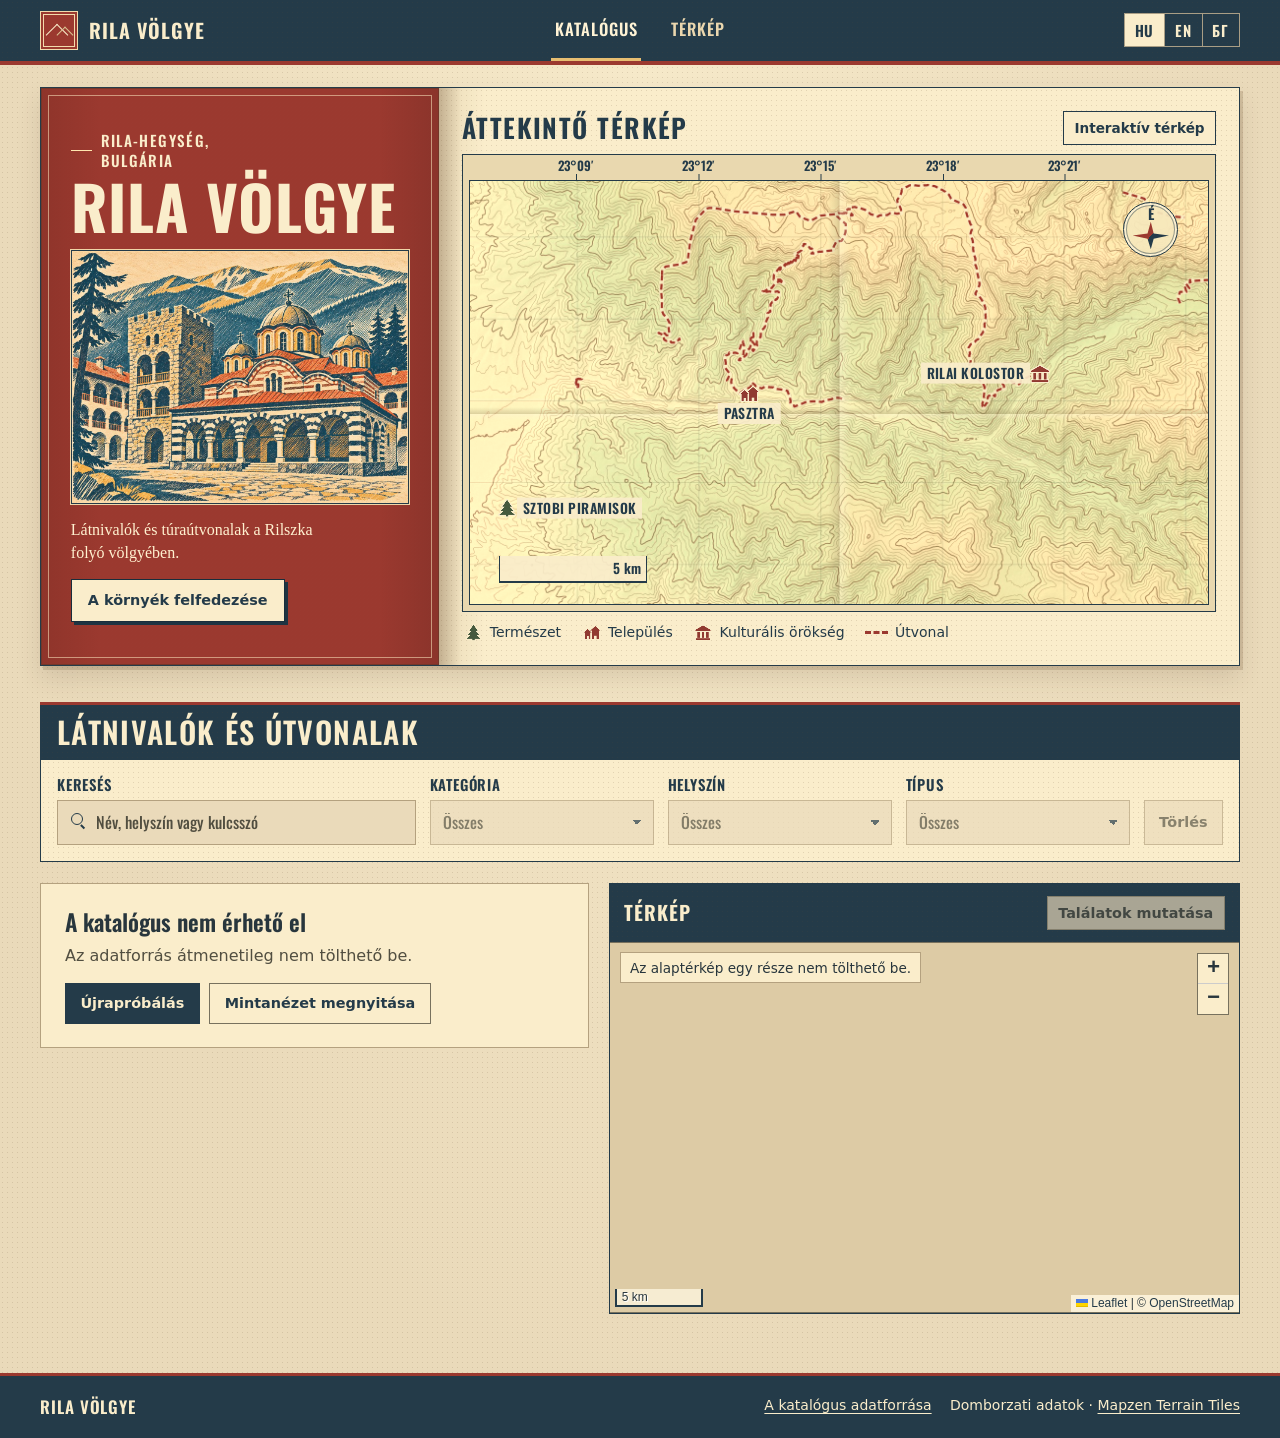
==== commit 474fc3b2: "Turistatérkép és kattintható jelmagyarázat" ====
--- a/index.html
+++ b/index.html
@@ -3,13 +3,13 @@
   <head>
     <meta charset="utf-8">
     <meta name="viewport" content="width=device-width, initial-scale=1">
-    <meta name="theme-color" content="#f2e6c7">
+    <meta name="theme-color" content="#243b49">
     <meta name="description" content="A Rila-völgy látnivalói és túraútvonalai, kereshető katalógusban és térképen.">
     <title>Rila völgye</title>
     <link rel="stylesheet" href="./assets/leaflet/leaflet.css">
-    <link rel="stylesheet" href="./styles.css">
+    <link rel="stylesheet" href="./styles.css?v=3">
     <script defer src="./assets/leaflet/leaflet.js"></script>
-    <script type="module" src="./app.js"></script>
+    <script type="module" src="./app.js?v=3"></script>
   </head>
   <body id="top">
     <a class="skip-link" href="#explore" data-text="skip">Ugrás a katalógushoz</a>
@@ -37,16 +37,37 @@
         <div class="hero-inner">
           <p class="hero-location" data-text="region">Rila-hegység, Bulgária</p>
           <h1 id="hero-title" data-text="siteName">Rila völgye</h1>
+          <img class="cover-illustration" src="./assets/maps/rila-monastery-print.jpg" width="1120" height="840" alt="A Rilai kolostor nyomdai stílusú illusztrációja" data-aria="coverIllustration" fetchpriority="high">
           <p class="hero-description" data-text="heroDescription">Látnivalók és túraútvonalak a Rilszka folyó völgyében.</p>
-          <a class="button hero-link" href="#explore" data-text="heroAction">A környék felfedezése</a>
+          <a class="button hero-link" href="#explore" data-view="catalog" data-text="heroAction">A környék felfedezése</a>
         </div>
-        <figure class="hero-map" aria-hidden="true">
-          <img src="./assets/maps/rila-relief.jpg" width="1500" height="860" alt="" fetchpriority="high">
-          <span class="cover-compass" data-text="north">É</span>
-          <span class="cover-place cover-pastra" data-text="coverPastra">Pasztra</span>
-          <span class="cover-place cover-monastery" data-text="coverMonastery">Rilai kolostor</span>
-          <span class="cover-scale">5 km</span>
-        </figure>
+        <section class="atlas" aria-labelledby="atlas-title">
+          <div class="atlas-heading">
+            <h2 id="atlas-title" data-text="atlasTitle">Áttekintő térkép</h2>
+            <a class="atlas-link" href="#explore" data-view="map" data-text="openMap">Interaktív térkép</a>
+          </div>
+          <div class="atlas-neatline" aria-hidden="true">
+            <div class="atlas-longitudes">
+              <span style="--tick: 14.52%">23°09′</span>
+              <span style="--tick: 31.02%">23°12′</span>
+              <span style="--tick: 47.52%">23°15′</span>
+              <span style="--tick: 64.03%">23°18′</span>
+              <span style="--tick: 80.53%">23°21′</span>
+            </div>
+            <figure class="hero-map">
+              <img class="atlas-relief" src="./assets/maps/rila-relief.jpg" width="1500" height="860" alt="">
+              <img class="atlas-trails" src="./assets/maps/rila-atlas-trails.png" width="1500" height="860" alt="">
+              <span class="cover-compass" data-text="north">É</span>
+              <span class="cover-place cover-stob"><span class="cover-symbol" data-pictogram="nature"></span><span data-text="coverStob">Sztobi piramisok</span></span>
+              <span class="cover-place cover-pastra"><span class="cover-symbol" data-pictogram="village"></span><span data-text="coverPastra">Pasztra</span></span>
+              <span class="cover-place cover-monastery"><span class="cover-symbol" data-pictogram="heritage"></span><span data-text="coverMonastery">Rilai kolostor</span></span>
+              <span class="cover-scale">5 km</span>
+            </figure>
+          </div>
+          <ul class="map-legend atlas-legend" id="atlas-legend" data-aria="legend" aria-label="Jelmagyarázat">
+            <li><span class="legend-route" aria-hidden="true"></span><span data-text="route">Útvonal</span></li>
+          </ul>
+        </section>
       </section>
 
       <section class="shell explorer" id="explore" tabindex="-1" aria-labelledby="explore-title">
@@ -105,11 +126,7 @@
               <div id="map" aria-labelledby="map-title" role="region"></div>
               <p class="tile-notice" id="tile-notice" role="status" hidden></p>
             </div>
-            <ul class="map-legend" data-aria="legend" aria-label="Jelmagyarázat">
-              <li><span class="legend-point" aria-hidden="true"></span><span data-text="point">Pont</span></li>
-              <li><span class="legend-route" aria-hidden="true"></span><span data-text="route">Útvonal</span></li>
-              <li><span class="legend-contour" aria-hidden="true"></span><span data-text="contour">Szintvonal</span></li>
-            </ul>
+            <ul class="map-legend map-legend-filters" id="map-legend" data-aria="legend" aria-label="Jelmagyarázat" hidden></ul>
           </section>
         </div>
         <noscript><p class="message">A katalógushoz JavaScript szükséges. / This catalog requires JavaScript. / За каталога е необходим JavaScript.</p></noscript>
--- a/styles.css
+++ b/styles.css
@@ -1,16 +1,23 @@
+@font-face {
+  font-family: Oswald;
+  src: url("./assets/fonts/Oswald-Variable.ttf") format("truetype");
+  font-weight: 200 700;
+  font-display: swap;
+}
+
 :root {
   color-scheme: light;
-  --paper: #f1e6c8;
-  --cream: #fbf2da;
-  --ink: #2c3428;
-  --pine: #34523d;
-  --muted: #515747;
-  --line: #b9ae8e;
-  --rule: #797f61;
-  --copper: #963c30;
-  --contour: #926440;
-  --shade: #e6d8b3;
-  --texture: radial-gradient(#6a543319 0.45px, transparent 0.7px);
+  --paper: #eadaba;
+  --cream: #faedcb;
+  --ink: #28363d;
+  --navy: #243b49;
+  --muted: #514e40;
+  --line: #b4a17f;
+  --rule: #77715e;
+  --copper: #9b392f;
+  --shade: #ddcba5;
+  --texture: radial-gradient(#614b3128 0.46px, transparent 0.72px);
+  --display: Oswald, "Arial Narrow", "Segoe UI", sans-serif;
   --serif: Georgia, "Times New Roman", serif;
   --sans: system-ui, -apple-system, "Segoe UI", sans-serif;
   font-family: var(--sans);
@@ -25,8 +32,8 @@
 body {
   margin: 0;
   min-inline-size: 0;
-  background-image: var(--texture);
-  background-size: 5px 5px;
+  background-image: var(--texture), radial-gradient(ellipse at 50% 6%, #f6e9c9 0%, transparent 68%);
+  background-size: 5px 5px, 100% 100%;
 }
 img { display: block; max-inline-size: 100%; }
 a { color: inherit; text-underline-offset: 0.2em; }
@@ -54,13 +61,13 @@
   position: sticky;
   inset-block-start: 0;
   z-index: 1200;
-  background: var(--paper);
-  border-block-start: 3px solid var(--copper);
-  border-block-end: 1px solid var(--rule);
+  background: var(--navy) var(--texture) 0 0 / 5px 5px;
+  color: var(--cream);
+  border-block-end: 4px solid var(--copper);
 }
 
 .header-inner {
-  min-block-size: 4.15rem;
+  min-block-size: 3.8rem;
   display: grid;
   grid-template-columns: 1fr auto 1fr;
   align-items: center;
@@ -72,7 +79,9 @@
   align-items: center;
   justify-self: start;
   gap: 0.68rem;
-  font: 700 1.22rem / 1.16 var(--serif);
+  font: 650 1.25rem / 1.1 var(--display);
+  letter-spacing: 0.05em;
+  text-transform: uppercase;
   text-decoration: none;
 }
 
@@ -82,10 +91,10 @@
   inline-size: 2.4rem;
   block-size: 2.4rem;
   flex: none;
-  border: 1px solid var(--pine);
-  outline: 1px solid var(--paper);
+  border: 1px solid #f2dbac;
+  outline: 1px solid #f2dbac;
   outline-offset: -4px;
-  background: var(--pine);
+  background: var(--copper);
   overflow: hidden;
 }
 .brand-mark::before,
@@ -104,150 +113,247 @@
 .view-nav a {
   display: grid;
   place-items: center;
-  border-block-end: 2px solid transparent;
-  padding-inline: 0.1rem;
-  color: var(--muted);
-  font-size: 0.925rem;
-  font-weight: 750;
-  letter-spacing: 0.035em;
+  border-block-end: 3px solid transparent;
+  padding-inline: 0.2rem;
+  color: #ebd7ae;
+  font: 550 1.03rem / 1 var(--display);
+  letter-spacing: 0.065em;
+  text-transform: uppercase;
   text-decoration: none;
 }
-.view-nav a:hover, .view-nav a[aria-current] { color: var(--copper); }
-.view-nav a[aria-current] { border-color: var(--copper); }
+.view-nav a:hover, .view-nav a[aria-current] { color: #fff3d5; }
+.view-nav a[aria-current] { border-color: #e7be71; }
+.site-header :focus-visible, .hero-inner :focus-visible { outline-color: #ffdda0; }
 
 .language-switch {
   display: flex;
   justify-self: end;
-  border: 1px solid var(--rule);
-  background: var(--cream);
+  border: 1px solid #a99e85;
 }
 .language-switch button {
   border: 0;
-  border-inline-end: 1px solid var(--rule);
+  border-inline-end: 1px solid #a99e85;
   padding: 0.42rem 0.62rem;
   min-inline-size: 2.2rem;
   background: transparent;
-  color: var(--muted);
-  font-weight: 750;
-  font-size: 0.86rem;
+  color: var(--cream);
+  font: 600 0.93rem / 1.25 var(--display);
+  letter-spacing: 0.055em;
 }
 .language-switch button:last-child { border-inline-end: 0; }
-.language-switch button:hover { background: var(--shade); color: var(--pine); }
-.language-switch button[aria-pressed="true"] { background: var(--pine); color: var(--cream); }
+.language-switch button:hover { background: #496170; }
+.language-switch button[aria-pressed="true"] { background: var(--cream); color: var(--navy); }
 
 .hero {
   display: grid;
-  grid-template-columns: minmax(0, 0.8fr) minmax(0, 1.2fr);
-  align-items: center;
-  padding: 0.35rem;
-  margin-block-start: 1.55rem;
-  border: 1px solid var(--rule);
-  background: var(--cream) var(--texture) 0 0 / 5px 5px;
+  grid-template-columns: minmax(0, 0.83fr) minmax(0, 1.67fr);
+  margin-block-start: 1.4rem;
+  border: 1px solid var(--navy);
+  box-shadow: 3px 4px 0 #8c745445, 0 0.75rem 1.4rem #46322124;
 }
 .hero-inner {
   display: flex;
-  align-self: stretch;
   flex-direction: column;
   align-items: flex-start;
   justify-content: center;
   min-inline-size: 0;
-  padding: clamp(1.8rem, 3.65vw, 3.6rem);
-  border: 1px solid var(--line);
-  border-inline-end: 0;
+  padding: clamp(1.28rem, 2.25vw, 2rem);
+  border: 1px solid #743629;
+  outline: 1px solid #ffeac38a;
+  outline-offset: -0.55rem;
+  color: var(--cream);
+  background-color: var(--copper);
+  background-image: var(--texture), linear-gradient(90deg, #541d142b, transparent 15% 85%, #54211c39);
+  background-size: 4px 4px, auto;
 }
 .hero-location {
   display: flex;
   align-items: center;
-  gap: 0.65rem;
-  margin: 0 0 1rem;
-  color: var(--pine);
-  font-size: 0.88rem;
-  font-weight: 700;
-  letter-spacing: 0.075em;
-  text-transform: uppercase;
-}
-.hero-location::before { content: ""; flex: 0 0 1.45rem; block-size: 2px; background: var(--copper); }
+  gap: 0.52rem;
+  margin: 0 0 0.45rem;
+  font: 550 0.94rem / 1.3 var(--display);
+  letter-spacing: 0.09em;
+  text-transform: uppercase;
+}
+.hero-location::before { content: ""; flex: 0 0 1.35rem; block-size: 1px; background: #ffe7b0; }
 .hero h1 {
+  margin: 0 0 0.92rem;
+  font: 700 clamp(3.2rem, 4.75vw, 5.15rem) / 0.96 var(--display);
+  letter-spacing: 0.015em;
+  text-wrap: balance;
+  text-transform: uppercase;
+}
+.cover-illustration {
+  inline-size: 100%;
+  block-size: auto;
+  border: 1px solid var(--navy);
+  outline: 1px solid #f0d5a7;
+  background: #e6b46e;
+}
+.hero-description {
+  max-inline-size: 32ch;
+  margin: 0.9rem 0;
+  color: #fff1d0;
+  font: 400 1rem / 1.42 var(--serif);
+}
+.atlas {
+  display: grid;
+  align-content: center;
+  min-inline-size: 0;
+  padding: clamp(0.9rem, 1.8vw, 1.6rem);
+  background-color: var(--cream);
+  background-image: linear-gradient(90deg, #71543867, #92714b14 1.4rem, transparent 2.85rem), var(--texture);
+  background-size: auto, 5px 5px;
+}
+.atlas-heading {
+  display: flex;
+  justify-content: space-between;
+  align-items: center;
+  flex-wrap: wrap;
+  gap: 0.4rem 0.9rem;
+  margin-block-end: 0.6rem;
+}
+.atlas-heading h2 {
   margin: 0;
-  color: var(--copper);
-  font: 700 clamp(3.35rem, 6.2vw, 5.85rem) / 0.96 var(--serif);
-  letter-spacing: -0.067em;
-  text-wrap: balance;
-}
-.hero-description {
-  max-inline-size: 28ch;
-  margin: 1.15rem 0 1.5rem;
-  color: var(--muted);
-  font: 400 clamp(1.02rem, 1.5vw, 1.2rem) / 1.55 var(--serif);
+  color: var(--navy);
+  font: 650 clamp(1.22rem, 2.05vw, 1.75rem) / 1.13 var(--display);
+  letter-spacing: 0.055em;
+  text-transform: uppercase;
+}
+.atlas-link {
+  display: inline-grid;
+  min-block-size: 2.1rem;
+  place-items: center;
+  padding: 0.35rem 0.65rem;
+  border: 1px solid var(--navy);
+  color: var(--navy);
+  background: var(--cream);
+  font-size: 0.85rem;
+  font-weight: 750;
+  text-decoration: none;
+}
+.atlas-link:hover { background: var(--navy); color: var(--cream); }
+.atlas-neatline {
+  padding: 0.27rem 0.38rem 0.38rem;
+  border: 1px solid var(--navy);
+  background: #e9d8af;
+}
+.atlas-longitudes {
+  position: relative;
+  min-block-size: 1.25rem;
+  color: var(--navy);
+  font: 600 0.8rem / 1 var(--display);
+}
+.atlas-longitudes span {
+  position: absolute;
+  inset-inline-start: var(--tick);
+  transform: translateX(-50%);
+  white-space: nowrap;
+}
+.atlas-longitudes span::after {
+  content: "";
+  position: absolute;
+  inset: 0.9rem auto auto 50%;
+  block-size: 0.35rem;
+  border-inline-start: 1px solid currentColor;
 }
 .hero-map {
   position: relative;
+  isolation: isolate;
   margin: 0;
-  border: 1px solid var(--rule);
-  background: #dde0b6;
-  color: #253e30;
-}
-.hero-map img { inline-size: 100%; block-size: auto; }
+  overflow: hidden;
+  border: 1px solid var(--navy);
+  background: #e7d7ae;
+  color: var(--navy);
+}
+.atlas-relief { inline-size: 100%; block-size: auto; filter: sepia(0.24) saturate(1.18) contrast(1.06); }
+.atlas-trails { position: absolute; inset: 0; inline-size: 100%; block-size: 100%; }
+.hero-map::after {
+  content: "";
+  position: absolute;
+  z-index: 1;
+  inset: 0;
+  pointer-events: none;
+  background:
+    linear-gradient(90deg, transparent 48.5%, #58482c25 49.7%, #6c593942 50%, #fff4d456 50.15%, transparent 51.75%),
+    linear-gradient(0deg, transparent 43.5%, #fff4d45c 44.85%, #65523137 45%, transparent 46.55%);
+}
 .cover-compass {
   position: absolute;
-  inset: 5% 5% auto auto;
-  inline-size: 1.9rem;
-  block-size: 3.1rem;
-  background: #fbf2dadb;
-  border: 1px solid #797f6180;
-  font: 700 0.94rem / 1.35 var(--serif);
+  z-index: 2;
+  inset: 5% 4% auto auto;
+  inline-size: 3.45rem;
+  block-size: 3.45rem;
+  padding-block-start: 0.12rem;
+  border: 1px solid var(--navy);
+  border-radius: 50%;
+  background: #f7e9bded;
+  box-shadow: inset 0 0 0 2px #fbf0d0, inset 0 0 0 3px #243b4977;
+  font: 650 0.9rem / 1.2 var(--display);
   text-align: center;
 }
 .cover-compass::after {
   content: "";
   position: absolute;
-  inset: 1.38rem 0.32rem 0.44rem;
-  background: linear-gradient(90deg, var(--pine) 50%, var(--contour) 50%);
-  clip-path: polygon(50% 0, 100% 100%, 50% 72%, 0 100%);
+  inset: 1.18rem 0.53rem 0.43rem;
+  background: conic-gradient(from 45deg, var(--navy), var(--navy) 48%, var(--copper) 48%, var(--copper));
+  clip-path: polygon(50% 0, 58% 43%, 100% 50%, 58% 62%, 50% 100%, 41% 62%, 0 50%, 41% 43%);
 }
 .cover-place, .cover-scale {
   position: absolute;
-  background: #fbf2dae8;
-  font: 700 0.85rem / 1.35 var(--serif);
+  z-index: 2;
+  background: #faedcbe8;
+  font: 600 0.86rem / 1.35 var(--display);
+  letter-spacing: 0.035em;
   white-space: nowrap;
 }
 .cover-place {
-  padding: 0.1rem 0.36rem;
-  border: 1px solid #797f619c;
-}
-.cover-place::before {
-  content: "";
-  position: absolute;
-  inline-size: 0.49rem;
-  block-size: 0.49rem;
-  border: 1px solid var(--cream);
-  border-radius: 50%;
-  background: var(--copper);
+  padding: 0.07rem 0.35rem;
+  text-transform: uppercase;
+}
+.cover-symbol {
+  position: absolute;
+  inline-size: 1.3rem;
+  block-size: 1.3rem;
+  pointer-events: none;
+}
+.cover-symbol .map-pictogram { inline-size: 100%; block-size: 100%; }
+.cover-stob {
+  inset: 77.4% auto auto calc(5.03% + 0.65rem);
+  transform: translateY(-50%);
+}
+.cover-stob .cover-symbol {
+  inset: 50% auto auto -0.65rem;
+  transform: translate(-50%, -50%);
 }
 .cover-pastra {
-  inset: calc(50.34% + 0.47rem) auto auto 37.85%;
+  inset: calc(50.34% + 0.6rem) auto auto 37.85%;
   transform: translateX(-50%);
 }
-.cover-pastra::before {
-  inset: -0.47rem auto auto 50%;
+.cover-pastra .cover-symbol {
+  inset: -0.6rem auto auto 50%;
   transform: translate(-50%, -50%);
 }
 .cover-monastery {
-  inset: 45.53% auto auto calc(77.29% - 0.47rem);
+  inset: 45.53% auto auto calc(77.29% - 0.65rem);
   transform: translate(-100%, -50%);
 }
-.cover-monastery::before {
-  inset: 50% -0.47rem auto auto;
+.cover-monastery .cover-symbol {
+  inset: 50% -0.65rem auto auto;
   transform: translate(50%, -50%);
 }
 .cover-scale {
-  inset: auto auto 5% 5%;
+  inset: auto auto 5% 4%;
   inline-size: 20%;
   padding: 0.1rem 0.26rem;
-  border: solid var(--pine);
+  border: solid var(--navy);
   border-width: 0 1px 2px;
   text-align: end;
   line-height: 1.55;
+}
+.atlas .atlas-legend {
+  padding: 0.68rem 0.12rem 0;
+  color: var(--navy);
 }
 
 .button {
@@ -259,7 +365,7 @@
   padding: 0.56rem 0.9rem;
   border: 1px solid var(--rule);
   background: var(--cream);
-  color: var(--pine);
+  color: var(--navy);
   font-size: 0.9rem;
   font-weight: 700;
   text-decoration: none;
@@ -268,26 +374,44 @@
 }
 .button:hover { background: var(--shade); }
 .button:disabled { background: var(--paper); color: var(--muted); border-color: var(--line); opacity: 0.67; }
-.primary, .hero-link { background: var(--pine); color: var(--cream); border-color: var(--pine); }
-.primary:hover, .hero-link:hover { background: #253d2d; color: var(--cream); border-color: #253d2d; }
-.hero-link { padding-inline: 1.05rem; min-block-size: 2.85rem; }
+.primary { background: var(--navy); color: var(--cream); border-color: var(--navy); }
+.primary:hover { background: #192f3e; color: var(--cream); border-color: #192f3e; }
+.hero-link {
+  min-block-size: 2.7rem;
+  padding-inline: 1rem;
+  border-color: #182e3c;
+  background: var(--cream);
+  box-shadow: 3px 3px 0 #1e3442;
+}
+.hero-link:hover { background: #fff4d7; }
 
 .explorer { padding-block: 2.25rem 3.7rem; }
 .explore-heading {
   display: flex;
   justify-content: space-between;
-  align-items: baseline;
+  align-items: center;
   gap: 0.8rem 1rem;
-  margin-block-end: 1rem;
-  padding-block-end: 0.65rem;
-  border-block-end: 1px solid var(--rule);
+  margin-block-end: 0;
+  padding: 0.72rem 1.05rem;
+  border-block-start: 3px solid var(--copper);
+  background: var(--navy) var(--texture) 0 0 / 5px 5px;
+  color: var(--cream);
 }
 .explore-heading h2 {
   margin: 0;
-  font: 700 clamp(1.95rem, 3.05vw, 2.75rem) / 1.05 var(--serif);
-  letter-spacing: -0.043em;
-}
-.result-count { margin: 0; color: var(--muted); font-size: 0.95rem; white-space: nowrap; }
+  font: 600 clamp(1.35rem, 2.35vw, 2.12rem) / 1.07 var(--display);
+  letter-spacing: 0.045em;
+  text-transform: uppercase;
+}
+.result-count {
+  margin: 0;
+  padding-inline-start: 0.9rem;
+  border-inline-start: 1px solid #e8d4a18c;
+  color: #f4e3bc;
+  font-size: 0.9rem;
+  white-space: nowrap;
+}
+.result-count:empty { display: none; }
 
 .filters {
   display: grid;
@@ -296,17 +420,18 @@
   gap: 0.85rem;
   margin-block-end: 1.35rem;
   padding: 1rem;
-  border: 1px solid var(--line);
-  background: var(--cream);
+  border: 1px solid var(--navy);
+  border-block-start: 0;
+  background: var(--cream) var(--texture) 0 0 / 5px 5px;
 }
 .filters label {
   display: grid;
   gap: 0.4rem;
   min-inline-size: 0;
-  color: var(--pine);
-  font-size: 0.875rem;
-  font-weight: 700;
-  letter-spacing: 0.03em;
+  color: var(--navy);
+  font: 600 0.92rem / 1.2 var(--display);
+  letter-spacing: 0.055em;
+  text-transform: uppercase;
 }
 .filters input, .filters select {
   inline-size: 100%;
@@ -325,8 +450,8 @@
   appearance: none;
   padding-inline-end: 2.05rem;
   text-overflow: ellipsis;
-  background-image: linear-gradient(45deg, transparent 50%, var(--pine) 50%),
-    linear-gradient(135deg, var(--pine) 50%, transparent 50%);
+  background-image: linear-gradient(45deg, transparent 50%, var(--navy) 50%),
+    linear-gradient(135deg, var(--navy) 50%, transparent 50%);
   background-position: calc(100% - 16px) center, calc(100% - 11px) center;
   background-size: 5px 5px;
   background-repeat: no-repeat;
@@ -338,7 +463,7 @@
   position: absolute;
   display: block;
   pointer-events: none;
-  color: var(--pine);
+  color: var(--navy);
 }
 .search-input::before {
   top: 0.83rem;
@@ -366,7 +491,8 @@
   gap: 0.4rem 1rem;
   padding: 0.7rem 1rem;
   margin-block-end: 1.2rem;
-  border-inline-start: 3px solid var(--copper);
+  border: 1px solid #a89167;
+  border-inline-start: 4px solid var(--copper);
   background: var(--shade);
   color: var(--ink);
   font-size: 0.9rem;
@@ -387,7 +513,8 @@
   min-inline-size: 0;
   overflow: hidden;
   border: 1px solid var(--line);
-  background: var(--cream);
+  border-inline-start: 3px solid var(--copper);
+  background: var(--cream) var(--texture) 0 0 / 5px 5px;
 }
 .card-photo {
   flex: 0 0 31%;
@@ -409,14 +536,14 @@
 }
 .category-label {
   color: var(--copper);
-  font-weight: 700;
-  line-height: 1.4;
+  font: 650 0.89rem/1.35 var(--display);
+  letter-spacing: 0.045em;
+  text-transform: uppercase;
 }
 .item-locality { overflow-wrap: anywhere; }
 .card-title {
   margin: 0.4rem 0 0.32rem;
-  font: 700 clamp(1.21rem, 1.75vw, 1.65rem) / 1.13 var(--serif);
-  letter-spacing: -0.025em;
+  font: 600 clamp(1.28rem, 1.95vw, 1.78rem) / 1.16 var(--display);
   overflow-wrap: anywhere;
 }
 .title-button, .text-button {
@@ -424,7 +551,7 @@
   border: 0;
   padding: 0;
   background: transparent;
-  color: var(--pine);
+  color: var(--navy);
   font-weight: 700;
   text-align: start;
 }
@@ -458,7 +585,7 @@
   border: 1px solid var(--line);
   background: var(--cream);
 }
-.message h3 { margin: 0 0 0.5rem; font: 700 1.45rem/1.2 var(--serif); }
+.message h3 { margin: 0 0 0.5rem; font: 600 1.45rem/1.2 var(--display); }
 .message p { margin: 0; color: var(--muted); line-height: 1.6; }
 .message .button { margin: 0.9rem 0.6rem 0 0; }
 .map-mode-message { margin-block-end: 1rem; }
@@ -467,7 +594,7 @@
   position: sticky;
   inset-block-start: 5.3rem;
   min-inline-size: 0;
-  border: 1px solid var(--rule);
+  border: 1px solid var(--navy);
   background: var(--cream);
 }
 .map-heading {
@@ -476,9 +603,16 @@
   align-items: center;
   gap: 0.65rem;
   padding: 0.72rem 0.9rem;
-}
-.map-heading h3 { margin: 0; font: 700 1.25rem / 1.18 var(--serif); }
-.mapped-count:not(:empty) { margin: 0.25rem 0 0; font-size: 0.875rem; color: var(--muted); }
+  background: var(--navy) var(--texture) 0 0 / 5px 5px;
+  color: var(--cream);
+}
+.map-heading h3 {
+  margin: 0;
+  font: 650 1.24rem / 1.18 var(--display);
+  letter-spacing: 0.05em;
+  text-transform: uppercase;
+}
+.mapped-count:not(:empty) { margin: 0.25rem 0 0; font-size: 0.875rem; color: #f4e3bc; }
 .mapped-count:empty { display: none; }
 .fit-button { min-block-size: 2.15rem; padding: 0.42rem 0.65rem; }
 .map-frame { position: relative; }
@@ -488,7 +622,7 @@
   background: var(--shade);
 }
 .map-view #map { block-size: clamp(24rem, 60vh, 46rem); }
-#map .leaflet-tile-pane { filter: sepia(0.42) saturate(0.8) contrast(0.98); }
+#map .leaflet-tile-pane { filter: sepia(0.46) saturate(0.74) contrast(1.01); }
 #map .leaflet-popup-content-wrapper,
 #map .leaflet-popup-tip,
 #map .leaflet-control-zoom a {
@@ -507,10 +641,10 @@
   background: #fbf2daf5;
   color: var(--ink);
 }
-#map .leaflet-control-attribution a { color: var(--pine); }
+#map .leaflet-control-attribution a { color: var(--navy); }
 #map .leaflet-control-scale-line {
   background: #fbf2dadb;
-  border-color: var(--pine);
+  border-color: var(--navy);
   color: var(--ink);
 }
 .tile-notice {
@@ -537,11 +671,30 @@
   color: var(--muted);
 }
 .map-legend li { display: flex; align-items: center; gap: 0.45rem; }
-.legend-point { inline-size: 0.65rem; block-size: 0.65rem; border-radius: 50%; background: var(--pine); }
-.legend-route { inline-size: 1.4rem; border-block-start: 3px dashed var(--copper); }
-.legend-contour { inline-size: 1.4rem; border-block-start: 1px solid var(--contour); }
-.place-marker { background: var(--pine); border: 2px solid var(--cream); border-radius: 50%; box-shadow: 0 0 0 1px var(--pine); }
-.place-marker:hover { background: var(--copper); }
+.legend-route { inline-size: 1.4rem; flex: none; border-block-start: 3px dashed var(--copper); }
+.map-legend-filters { gap: 0.26rem 0.36rem; padding: 0.6rem; }
+.legend-filter {
+  display: inline-flex;
+  align-items: center;
+  gap: 0.4rem;
+  min-block-size: 2.35rem;
+  padding: 0.28rem 0.5rem;
+  border: 1px solid var(--line);
+  background: transparent;
+  color: var(--navy);
+  text-align: start;
+}
+.legend-filter:hover { background: var(--paper); border-color: var(--navy); }
+.legend-filter[aria-pressed="true"] {
+  border-color: var(--copper);
+  background: var(--shade);
+  box-shadow: inset 0 -2px 0 var(--copper);
+  font-weight: 700;
+}
+.map-pictogram { display: block; inline-size: 1.18rem; block-size: 1.18rem; flex: none; }
+.place-marker { display: grid; place-items: center; }
+.place-marker .map-pictogram { inline-size: 100%; block-size: 100%; }
+.place-marker:is(:hover, :focus-visible) .map-pictogram { transform: scale(1.14); }
 .point-popup { display: grid; gap: 0.28rem; font: 0.9rem/1.35 var(--sans); color: var(--ink); }
 .point-popup span { color: var(--muted); }
 .point-popup button { margin-block-start: 0.28rem; }
@@ -553,9 +706,9 @@
   border: 1px solid var(--rule);
   background: var(--cream);
   color: var(--ink);
-  box-shadow: 0 1rem 4rem #2c342850;
-}
-#detail-dialog::backdrop { background: #303128b3; }
+  box-shadow: 0 1rem 4rem #2037445c;
+}
+#detail-dialog::backdrop { background: #243b49bd; }
 .dialog-controls { position: absolute; inset: 0.65rem 0.65rem auto auto; margin: 0; }
 .dialog-close { inline-size: 2.5rem; block-size: 2.5rem; padding: 0; font-size: 1.6rem; }
 .dialog-photo { inline-size: 100%; max-block-size: 17rem; object-fit: cover; }
@@ -563,15 +716,14 @@
 .dialog-body > .item-meta { padding-inline-end: 2.1rem; }
 .dialog-body h2 {
   margin: 0.5rem 0 0;
-  font: 700 clamp(1.65rem, 3.5vw, 2.45rem) / 1.1 var(--serif);
-  letter-spacing: -0.035em;
+  font: 600 clamp(1.65rem, 3.5vw, 2.45rem) / 1.1 var(--display);
   overflow-wrap: anywhere;
 }
 .dialog-description { margin: 0.8rem 0 0; line-height: 1.6; white-space: pre-line; overflow-wrap: anywhere; }
 .dialog-actions { display: flex; flex-wrap: wrap; gap: 0.6rem; margin-block-start: 1rem; }
 .photo-credit { margin: 0.9rem 0 0; font-size: 0.82rem; color: var(--muted); }
 
-.site-footer { border-block-start: 1px solid var(--rule); background: var(--shade); }
+.site-footer { border-block-start: 3px solid var(--copper); background: var(--navy); color: var(--cream); }
 .footer-inner {
   display: flex;
   justify-content: space-between;
@@ -579,20 +731,29 @@
   gap: 0.6rem 1.65rem;
   padding-block: 1.3rem;
 }
-.footer-name { font-size: 0.95rem; font-weight: 750; }
-.footer-links { display: flex; flex-wrap: wrap; gap: 0.5rem 1.15rem; font-size: 0.875rem; color: var(--muted); }
+.footer-name { font: 600 1.05rem / 1.2 var(--display); letter-spacing: 0.055em; text-transform: uppercase; }
+.footer-links { display: flex; flex-wrap: wrap; gap: 0.5rem 1.15rem; font-size: 0.875rem; }
 
 @media (max-width: 58rem) {
   .shell { inline-size: calc(100% - 2.5rem); }
-  .hero { grid-template-columns: minmax(0, 0.88fr) minmax(0, 1.12fr); }
-  .hero-inner { padding: 1.3rem; }
-  .hero h1 { font-size: clamp(2.85rem, 6.5vw, 4.5rem); }
-  .hero-description { margin-block: 0.85rem 1.05rem; }
+  .hero { grid-template-columns: minmax(0, 0.82fr) minmax(0, 1.18fr); }
+  .hero h1 { font-size: clamp(2.65rem, 5.4vw, 3.9rem); }
+  .cover-compass { scale: 0.86; transform-origin: top right; }
   .filters { grid-template-columns: repeat(3, minmax(0, 1fr)) auto; }
   .search-field { grid-column: 1 / -1; }
   .results-layout { grid-template-columns: minmax(0, 1fr); }
   .map-panel { position: static; }
   .card-photo { inline-size: 27%; flex-basis: 27%; max-block-size: 11rem; }
+}
+
+@media (max-width: 43rem) {
+  .hero { grid-template-columns: minmax(0, 1fr); margin-block-start: 0.85rem; }
+  .hero-inner { padding: 1.35rem; }
+  .hero h1 { font-size: clamp(2.65rem, 9.4vw, 4.25rem); }
+  .atlas {
+    background-image: linear-gradient(180deg, #71543867, #92714b14 1rem, transparent 2.4rem), var(--texture);
+  }
+  .atlas-longitudes span:nth-child(even) { display: none; }
 }
 
 @media (max-width: 38rem) {
@@ -603,13 +764,15 @@
   .view-nav { grid-area: 2 / 1 / 3 / -1; gap: 1.25rem; }
   .view-nav a { min-block-size: 2.6rem; }
   .language-switch button { min-inline-size: 1.95rem; padding-inline: 0.37rem; }
-  .hero { grid-template-columns: minmax(0, 1fr); margin-block-start: 0.85rem; }
-  .hero-inner { padding: 1.4rem 1.12rem; border-inline-end: 1px solid var(--line); border-block-end: 0; }
-  .hero h1 { font-size: clamp(2.7rem, 10vw, 3.9rem); }
-  .hero-location { font-size: 0.81rem; }
+  .hero-location { font-size: 0.86rem; }
+  .atlas { padding: 0.75rem; }
+  .atlas-heading { gap: 0.4rem 0.6rem; }
+  .atlas-link { padding-inline: 0.45rem; }
   .cover-place, .cover-scale { font-size: 0.75rem; }
+  .cover-symbol { inline-size: 1.1rem; block-size: 1.1rem; }
   .explorer { padding-block: 1.95rem 2.6rem; }
-  .explore-heading { align-items: flex-start; flex-direction: column; gap: 0.48rem; }
+  .explore-heading { padding-inline: 0.75rem; gap: 0.45rem 0.6rem; }
+  .result-count { padding-inline-start: 0.45rem; font-size: 0.8rem; }
   .filters { grid-template-columns: repeat(2, minmax(0, 1fr)); gap: 0.65rem; padding: 0.75rem; }
   .reset-filters { justify-self: stretch; }
   .demo-notice { align-items: flex-start; flex-direction: column; }
@@ -620,5 +783,5 @@
 
 @media (forced-colors: active) {
   .filters select { appearance: auto; background-image: none; }
-  .place-marker, .legend-point, .legend-route, .legend-contour { forced-color-adjust: none; }
-}
+  .map-pictogram, .legend-route { forced-color-adjust: none; }
+}
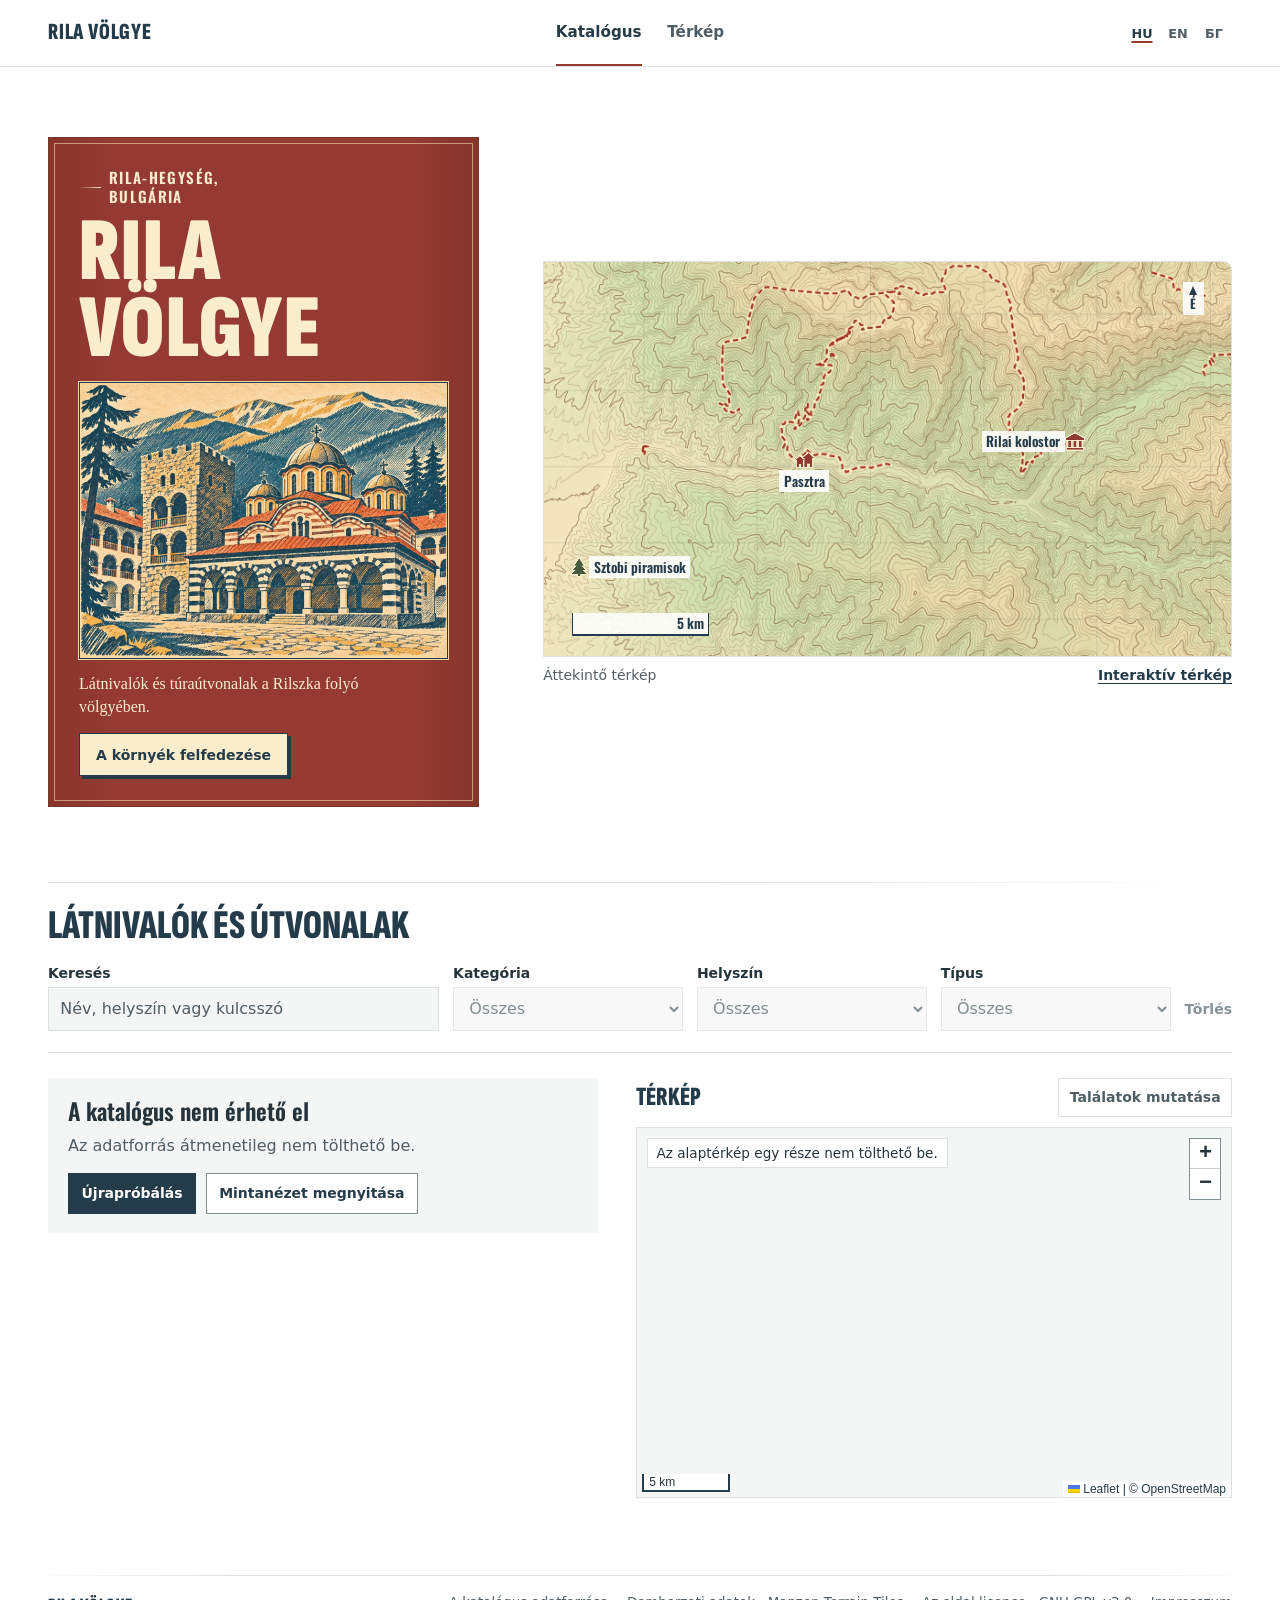
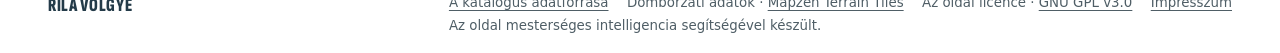
==== commit ca8db606: "Nyitóoldal finomítása és impresszum hozzáadása" ====
--- a/index.html
+++ b/index.html
@@ -3,23 +3,20 @@
   <head>
     <meta charset="utf-8">
     <meta name="viewport" content="width=device-width, initial-scale=1">
-    <meta name="theme-color" content="#243b49">
+    <meta name="theme-color" content="#ffffff">
     <meta name="description" content="A Rila-völgy látnivalói és túraútvonalai, kereshető katalógusban és térképen.">
     <title>Rila völgye</title>
     <link rel="stylesheet" href="./assets/leaflet/leaflet.css">
-    <link rel="stylesheet" href="./styles.css?v=3">
+    <link rel="stylesheet" href="./styles.css?v=10">
     <script defer src="./assets/leaflet/leaflet.js"></script>
-    <script type="module" src="./app.js?v=3"></script>
+    <script type="module" src="./app.js?v=8"></script>
   </head>
   <body id="top">
     <a class="skip-link" href="#explore" data-text="skip">Ugrás a katalógushoz</a>
 
     <header class="site-header">
       <div class="shell header-inner">
-        <a class="brand" href="#top">
-          <span class="brand-mark" aria-hidden="true"></span>
-          <span data-text="siteName">Rila völgye</span>
-        </a>
+        <a class="brand" href="#top" data-text="siteName">Rila völgye</a>
         <nav class="view-nav" data-aria="viewLabel" aria-label="Nézet">
           <a href="#explore" data-view="catalog" data-text="catalog" aria-current="true">Katalógus</a>
           <a href="#explore" data-view="map" data-text="map">Térkép</a>
@@ -41,33 +38,21 @@
           <p class="hero-description" data-text="heroDescription">Látnivalók és túraútvonalak a Rilszka folyó völgyében.</p>
           <a class="button hero-link" href="#explore" data-view="catalog" data-text="heroAction">A környék felfedezése</a>
         </div>
-        <section class="atlas" aria-labelledby="atlas-title">
-          <div class="atlas-heading">
-            <h2 id="atlas-title" data-text="atlasTitle">Áttekintő térkép</h2>
+        <figure class="atlas">
+          <div class="hero-map" aria-hidden="true">
+            <img class="atlas-relief" src="./assets/maps/rila-relief.jpg" width="1500" height="860" alt="">
+            <img class="atlas-trails" src="./assets/maps/rila-atlas-trails.png" width="1500" height="860" alt="">
+            <span class="cover-compass" data-text="north">É</span>
+            <span class="cover-place cover-stob"><span class="cover-symbol" data-pictogram="nature"></span><span data-text="coverStob">Sztobi piramisok</span></span>
+            <span class="cover-place cover-pastra"><span class="cover-symbol" data-pictogram="village"></span><span data-text="coverPastra">Pasztra</span></span>
+            <span class="cover-place cover-monastery"><span class="cover-symbol" data-pictogram="heritage"></span><span data-text="coverMonastery">Rilai kolostor</span></span>
+            <span class="cover-scale">5 km</span>
+          </div>
+          <figcaption class="atlas-caption">
+            <span data-text="atlasTitle">Áttekintő térkép</span>
             <a class="atlas-link" href="#explore" data-view="map" data-text="openMap">Interaktív térkép</a>
-          </div>
-          <div class="atlas-neatline" aria-hidden="true">
-            <div class="atlas-longitudes">
-              <span style="--tick: 14.52%">23°09′</span>
-              <span style="--tick: 31.02%">23°12′</span>
-              <span style="--tick: 47.52%">23°15′</span>
-              <span style="--tick: 64.03%">23°18′</span>
-              <span style="--tick: 80.53%">23°21′</span>
-            </div>
-            <figure class="hero-map">
-              <img class="atlas-relief" src="./assets/maps/rila-relief.jpg" width="1500" height="860" alt="">
-              <img class="atlas-trails" src="./assets/maps/rila-atlas-trails.png" width="1500" height="860" alt="">
-              <span class="cover-compass" data-text="north">É</span>
-              <span class="cover-place cover-stob"><span class="cover-symbol" data-pictogram="nature"></span><span data-text="coverStob">Sztobi piramisok</span></span>
-              <span class="cover-place cover-pastra"><span class="cover-symbol" data-pictogram="village"></span><span data-text="coverPastra">Pasztra</span></span>
-              <span class="cover-place cover-monastery"><span class="cover-symbol" data-pictogram="heritage"></span><span data-text="coverMonastery">Rilai kolostor</span></span>
-              <span class="cover-scale">5 km</span>
-            </figure>
-          </div>
-          <ul class="map-legend atlas-legend" id="atlas-legend" data-aria="legend" aria-label="Jelmagyarázat">
-            <li><span class="legend-route" aria-hidden="true"></span><span data-text="route">Útvonal</span></li>
-          </ul>
-        </section>
+          </figcaption>
+        </figure>
       </section>
 
       <section class="shell explorer" id="explore" tabindex="-1" aria-labelledby="explore-title">
@@ -79,9 +64,7 @@
         <form class="filters" id="filters" role="search" aria-labelledby="explore-title">
           <label class="search-field">
             <span data-text="search">Keresés</span>
-            <span class="search-input">
-              <input type="search" id="search" name="search" placeholder="Név, helyszín vagy kulcsszó" autocomplete="off">
-            </span>
+            <input type="search" id="search" name="search" placeholder="Név, helyszín vagy kulcsszó" autocomplete="off">
           </label>
           <label>
             <span id="category-label" data-text="category">Kategória</span>
@@ -99,7 +82,7 @@
               <option value="route" data-text="routes">Útvonalak</option>
             </select>
           </label>
-          <button type="reset" class="button reset-filters" id="reset-filters" data-text="reset" disabled>Törlés</button>
+          <button type="reset" class="text-button reset-filters" id="reset-filters" data-text="reset" disabled>Törlés</button>
         </form>
 
         <div class="demo-notice" id="demo-notice" hidden>
@@ -126,7 +109,7 @@
               <div id="map" aria-labelledby="map-title" role="region"></div>
               <p class="tile-notice" id="tile-notice" role="status" hidden></p>
             </div>
-            <ul class="map-legend map-legend-filters" id="map-legend" data-aria="legend" aria-label="Jelmagyarázat" hidden></ul>
+            <ul class="map-legend" id="map-legend" data-aria="legend" aria-label="Jelmagyarázat" hidden></ul>
           </section>
         </div>
         <noscript><p class="message">A katalógushoz JavaScript szükséges. / This catalog requires JavaScript. / За каталога е необходим JavaScript.</p></noscript>
@@ -136,9 +119,14 @@
     <footer class="site-footer">
       <div class="shell footer-inner">
         <span class="footer-name" data-text="siteName">Rila völgye</span>
-        <div class="footer-links">
-          <a id="sheet-link" href="https://docs.google.com/spreadsheets/d/e/2PACX-1vTLijcKeS2RHrfgzoQaeZl_qcVD5o5DRxF7kPGMQRmfX_Hv4So1wYP4IyrdZiNuj2d8w6YscOeoau4k/pub?gid=0&amp;single=true&amp;output=csv" data-text="dataSource">A katalógus adatforrása</a>
-          <span><span data-text="terrainSource">Domborzati adatok</span> · <a href="https://registry.opendata.aws/terrain-tiles/">Mapzen Terrain Tiles</a></span>
+        <div class="footer-details">
+          <div class="footer-links">
+            <a id="sheet-link" href="https://docs.google.com/spreadsheets/d/e/2PACX-1vTLijcKeS2RHrfgzoQaeZl_qcVD5o5DRxF7kPGMQRmfX_Hv4So1wYP4IyrdZiNuj2d8w6YscOeoau4k/pub?gid=0&amp;single=true&amp;output=csv" data-text="dataSource">A katalógus adatforrása</a>
+            <span><span data-text="terrainSource">Domborzati adatok</span> · <a href="https://registry.opendata.aws/terrain-tiles/">Mapzen Terrain Tiles</a></span>
+            <span><span data-text="siteLicense">Az oldal licence</span> · <a href="https://github.com/pisipite/rila/blob/main/LICENSE" lang="en" hreflang="en">GNU GPL v3.0</a></span>
+            <a id="imprint-link" href="./impresszum.html" data-text="imprint">Impresszum</a>
+          </div>
+          <p class="footer-notice" data-text="aiDisclosure">Az oldal mesterséges intelligencia segítségével készült.</p>
         </div>
       </div>
     </footer>
--- a/styles.css
+++ b/styles.css
@@ -5,36 +5,37 @@
   font-display: swap;
 }
 
+@font-face {
+  font-family: "Sofia Sans Extra Condensed";
+  src: url("./assets/fonts/SofiaSansExtraCondensed-Variable.ttf") format("truetype");
+  font-weight: 1 1000;
+  font-display: swap;
+}
+
 :root {
   color-scheme: light;
-  --paper: #eadaba;
-  --cream: #faedcb;
-  --ink: #28363d;
+  --ink: #25343c;
   --navy: #243b49;
-  --muted: #514e40;
-  --line: #b4a17f;
-  --rule: #77715e;
-  --copper: #9b392f;
-  --shade: #ddcba5;
-  --texture: radial-gradient(#614b3128 0.46px, transparent 0.72px);
+  --muted: #4f5e66;
+  --copper: #943a31;
+  --line: #dce1e0;
+  --rule: #829096;
+  --surface: #f4f6f5;
+  --cover-paper: #faedcb;
+  --cover-title-size: clamp(3.3rem, 7vw, 6rem);
+  --menu-title-size: 1.45rem;
   --display: Oswald, "Arial Narrow", "Segoe UI", sans-serif;
-  --serif: Georgia, "Times New Roman", serif;
+  --headline: "Sofia Sans Extra Condensed", var(--display);
   --sans: system-ui, -apple-system, "Segoe UI", sans-serif;
   font-family: var(--sans);
   color: var(--ink);
-  background: var(--paper);
   font-synthesis: none;
-  scroll-padding-top: 5.5rem;
+  scroll-padding-top: 5.3rem;
 }
 
 *, *::before, *::after { box-sizing: border-box; }
 [hidden] { display: none !important; }
-body {
-  margin: 0;
-  min-inline-size: 0;
-  background-image: var(--texture), radial-gradient(ellipse at 50% 6%, #f6e9c9 0%, transparent 68%);
-  background-size: 5px 5px, 100% 100%;
-}
+body { margin: 0; background: #fff; }
 img { display: block; max-inline-size: 100%; }
 a { color: inherit; text-underline-offset: 0.2em; }
 button, input, select { font: inherit; }
@@ -43,7 +44,7 @@
 :focus-visible { outline: 3px solid var(--copper); outline-offset: 3px; }
 
 .shell {
-  inline-size: min(100% - 5rem, 82rem);
+  inline-size: min(100% - clamp(2rem, 8vw, 6rem), 74rem);
   margin-inline: auto;
 }
 
@@ -52,7 +53,8 @@
   z-index: 2000;
   inset: 0.7rem auto auto 0.7rem;
   padding: 0.65rem 1rem;
-  background: var(--cream);
+  border: 1px solid var(--rule);
+  background: #fff;
   transform: translateY(-150%);
 }
 .skip-link:focus { transform: none; }
@@ -61,13 +63,12 @@
   position: sticky;
   inset-block-start: 0;
   z-index: 1200;
-  background: var(--navy) var(--texture) 0 0 / 5px 5px;
-  color: var(--cream);
-  border-block-end: 4px solid var(--copper);
+  border-block-end: 1px solid var(--line);
+  background: #fff;
 }
 
 .header-inner {
-  min-block-size: 3.8rem;
+  min-block-size: 4.15rem;
   display: grid;
   grid-template-columns: 1fr auto 1fr;
   align-items: center;
@@ -75,112 +76,126 @@
 }
 
 .brand {
-  display: inline-flex;
-  align-items: center;
   justify-self: start;
-  gap: 0.68rem;
-  font: 650 1.25rem / 1.1 var(--display);
-  letter-spacing: 0.05em;
+  color: var(--navy);
+  font: 850 var(--menu-title-size) / 1.1 var(--headline);
+  letter-spacing: 0.035em;
   text-transform: uppercase;
   text-decoration: none;
 }
-
-.brand-mark {
-  position: relative;
-  display: block;
-  inline-size: 2.4rem;
-  block-size: 2.4rem;
-  flex: none;
-  border: 1px solid #f2dbac;
-  outline: 1px solid #f2dbac;
-  outline-offset: -4px;
-  background: var(--copper);
+.title-word { display: inline-block; max-inline-size: 100%; }
+.site-header.title-on-cover .brand:not(:focus-visible) { opacity: 0; pointer-events: none; }
+.title-off-cover { opacity: 0; }
+.title-flight {
+  position: fixed;
+  z-index: 1;
+  inset: 0;
   overflow: hidden;
-}
-.brand-mark::before,
-.brand-mark::after {
-  content: "";
+  pointer-events: none;
+  --title-progress: 0;
+}
+.title-flight .title-word {
   position: absolute;
-  transform: rotate(45deg);
-  border: 1px solid var(--cream);
-  border-inline-end: 0;
-  border-block-end: 0;
-}
-.brand-mark::before { inline-size: 1rem; block-size: 1rem; left: 0.5rem; top: 0.9rem; }
-.brand-mark::after { inline-size: 0.75rem; block-size: 0.75rem; left: 1.15rem; top: 1.05rem; border-color: #dbc492; }
-
-.view-nav { display: flex; gap: 1.65rem; height: 100%; }
+  inset: 0 auto auto 0;
+  color: var(--navy);
+  font-family: var(--headline);
+  font-size: calc(var(--cover-title-size) * (1 - var(--title-progress)) + var(--menu-title-size) * var(--title-progress));
+  font-weight: calc(950 - 100 * var(--title-progress));
+  line-height: calc(0.86 + 0.24 * var(--title-progress));
+  letter-spacing: calc(0.015em + 0.02em * var(--title-progress));
+  text-transform: uppercase;
+  white-space: nowrap;
+}
+@supports (background-clip: text) {
+  .title-flight .title-word {
+    background: linear-gradient(var(--navy) var(--ink-change), var(--cover-paper) var(--ink-change));
+    background-clip: text;
+    color: transparent;
+  }
+}
+.site-header:has(.brand:focus-visible) .title-flight { visibility: hidden; }
+
+.view-nav {
+  display: flex;
+  align-self: stretch;
+  gap: 1.6rem;
+}
 .view-nav a {
-  display: grid;
-  place-items: center;
-  border-block-end: 3px solid transparent;
-  padding-inline: 0.2rem;
-  color: #ebd7ae;
-  font: 550 1.03rem / 1 var(--display);
-  letter-spacing: 0.065em;
-  text-transform: uppercase;
+  display: flex;
+  align-items: center;
+  border-block-end: 2px solid transparent;
+  color: var(--muted);
+  font-size: 0.95rem;
+  font-weight: 620;
   text-decoration: none;
 }
-.view-nav a:hover, .view-nav a[aria-current] { color: #fff3d5; }
-.view-nav a[aria-current] { border-color: #e7be71; }
-.site-header :focus-visible, .hero-inner :focus-visible { outline-color: #ffdda0; }
+.view-nav a:hover, .view-nav a[aria-current] { color: var(--navy); }
+.view-nav a[aria-current] { border-color: var(--copper); }
 
 .language-switch {
   display: flex;
   justify-self: end;
-  border: 1px solid #a99e85;
 }
 .language-switch button {
+  min-inline-size: 2.25rem;
+  min-block-size: 2.4rem;
+  padding: 0.35rem;
   border: 0;
-  border-inline-end: 1px solid #a99e85;
-  padding: 0.42rem 0.62rem;
-  min-inline-size: 2.2rem;
   background: transparent;
-  color: var(--cream);
-  font: 600 0.93rem / 1.25 var(--display);
-  letter-spacing: 0.055em;
-}
-.language-switch button:last-child { border-inline-end: 0; }
-.language-switch button:hover { background: #496170; }
-.language-switch button[aria-pressed="true"] { background: var(--cream); color: var(--navy); }
+  color: var(--muted);
+  font-size: 0.8rem;
+  font-weight: 670;
+}
+.language-switch button:hover { background: var(--surface); }
+.language-switch button[aria-pressed="true"] {
+  color: var(--navy);
+  text-decoration: underline 2px var(--copper);
+  text-underline-offset: 0.25em;
+}
 
 .hero {
   display: grid;
-  grid-template-columns: minmax(0, 0.83fr) minmax(0, 1.67fr);
-  margin-block-start: 1.4rem;
-  border: 1px solid var(--navy);
-  box-shadow: 3px 4px 0 #8c745445, 0 0.75rem 1.4rem #46322124;
+  grid-template-columns: minmax(0, 0.77fr) minmax(0, 1.23fr);
+  align-items: center;
+  gap: clamp(1.55rem, 5vw, 4.5rem);
+  margin-block: clamp(2.2rem, 5.4vw, 4.5rem) clamp(2.5rem, 5.8vw, 4.75rem);
 }
 .hero-inner {
-  display: flex;
-  flex-direction: column;
-  align-items: flex-start;
-  justify-content: center;
   min-inline-size: 0;
-  padding: clamp(1.28rem, 2.25vw, 2rem);
+  padding: clamp(1.25rem, 2.35vw, 2rem);
   border: 1px solid #743629;
   outline: 1px solid #ffeac38a;
-  outline-offset: -0.55rem;
-  color: var(--cream);
+  outline-offset: -0.45rem;
   background-color: var(--copper);
-  background-image: var(--texture), linear-gradient(90deg, #541d142b, transparent 15% 85%, #54211c39);
+  background-image: radial-gradient(#614b3128 0.46px, transparent 0.72px),
+    linear-gradient(90deg, #541d142b, transparent 15% 85%, #54211c39);
   background-size: 4px 4px, auto;
-}
+  color: var(--cover-paper);
+}
+.hero-inner :focus-visible { outline-color: var(--cover-paper); }
 .hero-location {
   display: flex;
   align-items: center;
   gap: 0.52rem;
+  max-inline-size: 10.65rem;
   margin: 0 0 0.45rem;
-  font: 550 0.94rem / 1.3 var(--display);
+  font: 600 0.94rem / 1.3 var(--display);
   letter-spacing: 0.09em;
   text-transform: uppercase;
 }
-.hero-location::before { content: ""; flex: 0 0 1.35rem; block-size: 1px; background: #ffe7b0; }
+.hero-location::before {
+  content: "";
+  flex: 0 0 1.35rem;
+  block-size: 1px;
+  background: linear-gradient(90deg, transparent, currentColor);
+}
 .hero h1 {
-  margin: 0 0 0.92rem;
-  font: 700 clamp(3.2rem, 4.75vw, 5.15rem) / 0.96 var(--display);
+  inline-size: min-content;
+  max-inline-size: 100%;
+  margin: 0 0 0.85rem;
+  font: 950 var(--cover-title-size) / 0.86 var(--headline);
   letter-spacing: 0.015em;
-  text-wrap: balance;
+  overflow-wrap: break-word;
   text-transform: uppercase;
 }
 .cover-illustration {
@@ -191,126 +206,56 @@
   background: #e6b46e;
 }
 .hero-description {
-  max-inline-size: 32ch;
+  max-inline-size: 36ch;
   margin: 0.9rem 0;
-  color: #fff1d0;
-  font: 400 1rem / 1.42 var(--serif);
-}
-.atlas {
-  display: grid;
-  align-content: center;
-  min-inline-size: 0;
-  padding: clamp(0.9rem, 1.8vw, 1.6rem);
-  background-color: var(--cream);
-  background-image: linear-gradient(90deg, #71543867, #92714b14 1.4rem, transparent 2.85rem), var(--texture);
-  background-size: auto, 5px 5px;
-}
-.atlas-heading {
-  display: flex;
-  justify-content: space-between;
-  align-items: center;
-  flex-wrap: wrap;
-  gap: 0.4rem 0.9rem;
-  margin-block-end: 0.6rem;
-}
-.atlas-heading h2 {
-  margin: 0;
-  color: var(--navy);
-  font: 650 clamp(1.22rem, 2.05vw, 1.75rem) / 1.13 var(--display);
-  letter-spacing: 0.055em;
-  text-transform: uppercase;
-}
-.atlas-link {
-  display: inline-grid;
-  min-block-size: 2.1rem;
-  place-items: center;
-  padding: 0.35rem 0.65rem;
-  border: 1px solid var(--navy);
-  color: var(--navy);
-  background: var(--cream);
-  font-size: 0.85rem;
-  font-weight: 750;
-  text-decoration: none;
-}
-.atlas-link:hover { background: var(--navy); color: var(--cream); }
-.atlas-neatline {
-  padding: 0.27rem 0.38rem 0.38rem;
-  border: 1px solid var(--navy);
-  background: #e9d8af;
-}
-.atlas-longitudes {
-  position: relative;
-  min-block-size: 1.25rem;
-  color: var(--navy);
-  font: 600 0.8rem / 1 var(--display);
-}
-.atlas-longitudes span {
-  position: absolute;
-  inset-inline-start: var(--tick);
-  transform: translateX(-50%);
-  white-space: nowrap;
-}
-.atlas-longitudes span::after {
-  content: "";
-  position: absolute;
-  inset: 0.9rem auto auto 50%;
-  block-size: 0.35rem;
-  border-inline-start: 1px solid currentColor;
-}
+  font: 400 1rem / 1.42 Georgia, "Times New Roman", serif;
+}
+
+.atlas { min-inline-size: 0; margin: 0; }
 .hero-map {
   position: relative;
-  isolation: isolate;
-  margin: 0;
   overflow: hidden;
-  border: 1px solid var(--navy);
-  background: #e7d7ae;
-  color: var(--navy);
-}
-.atlas-relief { inline-size: 100%; block-size: auto; filter: sepia(0.24) saturate(1.18) contrast(1.06); }
+  border: 1px solid var(--line);
+  border-start-end-radius: 0.55rem;
+  background: var(--surface);
+  color: var(--navy);
+}
+.atlas-relief { inline-size: 100%; block-size: auto; }
 .atlas-trails { position: absolute; inset: 0; inline-size: 100%; block-size: 100%; }
-.hero-map::after {
-  content: "";
-  position: absolute;
-  z-index: 1;
-  inset: 0;
-  pointer-events: none;
-  background:
-    linear-gradient(90deg, transparent 48.5%, #58482c25 49.7%, #6c593942 50%, #fff4d456 50.15%, transparent 51.75%),
-    linear-gradient(0deg, transparent 43.5%, #fff4d45c 44.85%, #65523137 45%, transparent 46.55%);
-}
+.atlas-caption {
+  display: flex;
+  justify-content: space-between;
+  flex-wrap: wrap;
+  gap: 0.35rem 1rem;
+  margin-block-start: 0.6rem;
+  color: var(--muted);
+  font-size: 0.875rem;
+}
+.atlas-link { color: var(--navy); font-weight: 650; }
+.atlas-link:hover { color: var(--copper); }
+
 .cover-compass {
   position: absolute;
-  z-index: 2;
   inset: 5% 4% auto auto;
-  inline-size: 3.45rem;
-  block-size: 3.45rem;
-  padding-block-start: 0.12rem;
-  border: 1px solid var(--navy);
-  border-radius: 50%;
-  background: #f7e9bded;
-  box-shadow: inset 0 0 0 2px #fbf0d0, inset 0 0 0 3px #243b4977;
-  font: 650 0.9rem / 1.2 var(--display);
-  text-align: center;
-}
-.cover-compass::after {
+  display: grid;
+  justify-items: center;
+  gap: 0.16rem;
+  padding: 0.28rem 0.38rem;
+  background: #ffffffe0;
+  font: 650 0.8rem / 1 var(--display);
+}
+.cover-compass::before {
   content: "";
-  position: absolute;
-  inset: 1.18rem 0.53rem 0.43rem;
-  background: conic-gradient(from 45deg, var(--navy), var(--navy) 48%, var(--copper) 48%, var(--copper));
-  clip-path: polygon(50% 0, 58% 43%, 100% 50%, 58% 62%, 50% 100%, 41% 62%, 0 50%, 41% 43%);
+  border-inline: 0.26rem solid transparent;
+  border-block-end: 0.58rem solid currentColor;
 }
 .cover-place, .cover-scale {
   position: absolute;
-  z-index: 2;
-  background: #faedcbe8;
+  background: #ffffffe0;
   font: 600 0.86rem / 1.35 var(--display);
-  letter-spacing: 0.035em;
   white-space: nowrap;
 }
-.cover-place {
-  padding: 0.07rem 0.35rem;
-  text-transform: uppercase;
-}
+.cover-place { padding: 0.1rem 0.28rem; }
 .cover-symbol {
   position: absolute;
   inline-size: 1.3rem;
@@ -345,15 +290,10 @@
 .cover-scale {
   inset: auto auto 5% 4%;
   inline-size: 20%;
-  padding: 0.1rem 0.26rem;
-  border: solid var(--navy);
+  padding: 0.08rem 0.24rem;
+  border: solid currentColor;
   border-width: 0 1px 2px;
   text-align: end;
-  line-height: 1.55;
-}
-.atlas .atlas-legend {
-  padding: 0.68rem 0.12rem 0;
-  color: var(--navy);
 }
 
 .button {
@@ -361,189 +301,152 @@
   justify-content: center;
   align-items: center;
   gap: 0.35rem;
-  min-block-size: 2.55rem;
-  padding: 0.56rem 0.9rem;
+  min-block-size: 2.6rem;
+  padding: 0.5rem 0.78rem;
   border: 1px solid var(--rule);
-  background: var(--cream);
-  color: var(--navy);
-  font-size: 0.9rem;
-  font-weight: 700;
+  background: #fff;
+  color: var(--navy);
+  font-size: 0.875rem;
+  font-weight: 650;
   text-decoration: none;
   line-height: 1.3;
   text-align: center;
 }
-.button:hover { background: var(--shade); }
-.button:disabled { background: var(--paper); color: var(--muted); border-color: var(--line); opacity: 0.67; }
-.primary { background: var(--navy); color: var(--cream); border-color: var(--navy); }
-.primary:hover { background: #192f3e; color: var(--cream); border-color: #192f3e; }
+.button:not(:disabled):hover { background: var(--surface); }
+.button:disabled { color: var(--muted); border-color: var(--line); }
+.primary { background: var(--navy); color: #fff; border-color: var(--navy); }
+.primary:not(:disabled):hover { background: #172d38; border-color: #172d38; }
 .hero-link {
   min-block-size: 2.7rem;
   padding-inline: 1rem;
-  border-color: #182e3c;
-  background: var(--cream);
-  box-shadow: 3px 3px 0 #1e3442;
-}
-.hero-link:hover { background: #fff4d7; }
-
-.explorer { padding-block: 2.25rem 3.7rem; }
+  border-color: var(--navy);
+  background: var(--cover-paper);
+  box-shadow: 3px 3px 0 var(--navy);
+}
+.button.hero-link:hover { background: #fff4d7; }
+
+.explorer { padding-block-end: clamp(3rem, 6vw, 5rem); }
 .explore-heading {
   display: flex;
   justify-content: space-between;
-  align-items: center;
-  gap: 0.8rem 1rem;
-  margin-block-end: 0;
-  padding: 0.72rem 1.05rem;
-  border-block-start: 3px solid var(--copper);
-  background: var(--navy) var(--texture) 0 0 / 5px 5px;
-  color: var(--cream);
+  align-items: baseline;
+  gap: 0.5rem 1rem;
+  margin-block-end: 1.05rem;
+  padding-block-start: calc(1.4rem + 1px);
+  background: linear-gradient(90deg, var(--line) 0 55%, transparent 99%) top / 100% 1px no-repeat;
 }
 .explore-heading h2 {
   margin: 0;
-  font: 600 clamp(1.35rem, 2.35vw, 2.12rem) / 1.07 var(--display);
-  letter-spacing: 0.045em;
+  color: var(--navy);
+  font: 850 clamp(1.65rem, 3.2vw, 2.55rem) / 1.05 var(--headline);
   text-transform: uppercase;
 }
 .result-count {
   margin: 0;
-  padding-inline-start: 0.9rem;
-  border-inline-start: 1px solid #e8d4a18c;
-  color: #f4e3bc;
-  font-size: 0.9rem;
+  color: var(--muted);
+  font-size: 0.875rem;
   white-space: nowrap;
 }
 .result-count:empty { display: none; }
 
 .filters {
   display: grid;
-  grid-template-columns: minmax(13rem, 1.6fr) repeat(3, minmax(0, 1fr)) auto;
+  grid-template-columns: minmax(13rem, 1.7fr) repeat(3, minmax(0, 1fr)) auto;
   align-items: end;
   gap: 0.85rem;
-  margin-block-end: 1.35rem;
-  padding: 1rem;
-  border: 1px solid var(--navy);
-  border-block-start: 0;
-  background: var(--cream) var(--texture) 0 0 / 5px 5px;
+  margin-block-end: 1.6rem;
+  padding-block-end: 1.3rem;
+  border-block-end: 1px solid var(--line);
 }
 .filters label {
   display: grid;
   gap: 0.4rem;
   min-inline-size: 0;
-  color: var(--navy);
-  font: 600 0.92rem / 1.2 var(--display);
-  letter-spacing: 0.055em;
-  text-transform: uppercase;
+  font-size: 0.875rem;
+  font-weight: 650;
 }
 .filters input, .filters select {
   inline-size: 100%;
-  block-size: 2.8rem;
+  block-size: 2.75rem;
   min-inline-size: 0;
-  padding: 0 0.78rem;
+  padding-inline: 0.7rem;
   border: 1px solid var(--rule);
-  background-color: var(--cream);
+  border-radius: 0;
+  background: #fff;
   color: var(--ink);
-  font-weight: 450;
   font-size: 1rem;
+  font-weight: 400;
 }
 .filters input::placeholder { color: var(--muted); opacity: 1; }
-.filters input:disabled, .filters select:disabled { background-color: var(--paper); color: var(--muted); border-color: var(--line); }
-.filters select {
-  appearance: none;
-  padding-inline-end: 2.05rem;
-  text-overflow: ellipsis;
-  background-image: linear-gradient(45deg, transparent 50%, var(--navy) 50%),
-    linear-gradient(135deg, var(--navy) 50%, transparent 50%);
-  background-position: calc(100% - 16px) center, calc(100% - 11px) center;
-  background-size: 5px 5px;
-  background-repeat: no-repeat;
-}
-.search-input { position: relative; }
-.search-input input { padding-inline-start: 2.38rem; }
-.search-input::before, .search-input::after {
-  content: "";
-  position: absolute;
-  display: block;
-  pointer-events: none;
-  color: var(--navy);
-}
-.search-input::before {
-  top: 0.83rem;
-  left: 0.9rem;
-  inline-size: 0.75rem;
-  block-size: 0.75rem;
-  border: 1.6px solid currentColor;
-  border-radius: 50%;
-}
-.search-input::after {
-  top: 1.5rem;
-  left: 1.49rem;
-  inline-size: 0.34rem;
-  block-size: 1.6px;
-  transform: rotate(45deg);
-  transform-origin: left center;
-  background: currentColor;
-}
-.reset-filters { min-block-size: 2.8rem; }
+.filters select { text-overflow: ellipsis; }
+.filters input:disabled, .filters select:disabled {
+  background: var(--surface);
+  color: var(--muted);
+  border-color: var(--line);
+}
+.reset-filters { min-block-size: 2.75rem; font-size: 0.875rem; }
+.reset-filters:disabled { opacity: 0.55; }
 
 .demo-notice {
   display: flex;
   justify-content: space-between;
   align-items: center;
+  flex-wrap: wrap;
   gap: 0.4rem 1rem;
   padding: 0.7rem 1rem;
   margin-block-end: 1.2rem;
-  border: 1px solid #a89167;
-  border-inline-start: 4px solid var(--copper);
-  background: var(--shade);
-  color: var(--ink);
+  background: var(--surface);
   font-size: 0.9rem;
 }
 .demo-notice p { margin: 0; }
-.demo-notice a { flex: none; font-weight: 700; }
+.demo-notice a { font-weight: 650; }
 
 .results-layout {
   display: grid;
   align-items: start;
-  grid-template-columns: minmax(0, 0.93fr) minmax(0, 1.07fr);
-  gap: 1.25rem;
+  grid-template-columns: minmax(0, 0.96fr) minmax(0, 1.04fr);
+  gap: clamp(1.35rem, 3vw, 3rem);
 }
 .results-layout.map-view { grid-template-columns: minmax(0, 1fr); }
-.cards { display: grid; gap: 0.9rem; list-style: none; padding: 0; margin: 0; }
+.cards { list-style: none; padding: 0; margin: 0; }
 .place-card {
   display: flex;
-  min-inline-size: 0;
-  overflow: hidden;
-  border: 1px solid var(--line);
-  border-inline-start: 3px solid var(--copper);
-  background: var(--cream) var(--texture) 0 0 / 5px 5px;
-}
+  align-items: flex-start;
+  gap: clamp(0.75rem, 1.5vw, 1.2rem);
+  padding-block: 1rem;
+}
+.place-card:first-child { padding-block-start: 0; }
+.place-card + .place-card { border-block-start: 1px solid var(--line); }
 .card-photo {
-  flex: 0 0 31%;
-  inline-size: 31%;
-  min-block-size: 9.5rem;
+  flex: none;
+  inline-size: clamp(5rem, 24%, 8rem);
+  aspect-ratio: 4 / 3;
   object-fit: cover;
-  background: var(--shade);
-  border-inline-end: 1px solid var(--line);
-  filter: saturate(0.85) sepia(0.12);
-}
-.card-body { min-inline-size: 0; padding: 1.05rem 1.15rem; }
+  background: var(--surface);
+}
+.card-body { min-inline-size: 0; }
 .item-meta {
   display: flex;
   flex-wrap: wrap;
   align-items: baseline;
   gap: 0.25rem 0.6rem;
   color: var(--muted);
-  font-size: 0.875rem;
+  font-size: 0.83rem;
 }
 .category-label {
+  display: inline-flex;
+  align-items: center;
+  gap: 0.34rem;
+  min-inline-size: 0;
   color: var(--copper);
-  font: 650 0.89rem/1.35 var(--display);
-  letter-spacing: 0.045em;
-  text-transform: uppercase;
-}
+  font-weight: 650;
+}
+.category-label > span { overflow-wrap: anywhere; }
+.category-label .map-pictogram { inline-size: 1.05rem; block-size: 1.05rem; }
 .item-locality { overflow-wrap: anywhere; }
 .card-title {
-  margin: 0.4rem 0 0.32rem;
-  font: 600 clamp(1.28rem, 1.95vw, 1.78rem) / 1.16 var(--display);
+  margin: 0.3rem 0 0;
+  font: 600 clamp(1.22rem, 1.9vw, 1.65rem) / 1.18 var(--display);
   overflow-wrap: anywhere;
 }
 .title-button, .text-button {
@@ -552,82 +455,71 @@
   padding: 0;
   background: transparent;
   color: var(--navy);
-  font-weight: 700;
+  font-weight: 650;
   text-align: start;
 }
 .title-button { font: inherit; color: inherit; }
-.title-button:hover, .text-button:hover { text-decoration: underline; text-underline-offset: 0.18em; }
+.title-button:hover, .text-button:not(:disabled):hover { text-decoration: underline; text-underline-offset: 0.18em; }
 .card-description {
   display: -webkit-box;
   -webkit-box-orient: vertical;
   -webkit-line-clamp: 2;
   overflow: hidden;
   overflow-wrap: anywhere;
-  margin: 0.4rem 0 0;
-  color: var(--muted);
-  font-size: 0.95rem;
-  line-height: 1.45;
-}
-.map-action { margin-block-start: 0.55rem; min-block-size: 1.85rem; font-size: 0.875rem; }
-.map-action::before {
-  content: "";
-  display: inline-block;
-  inline-size: 0.54rem;
-  block-size: 0.54rem;
-  margin-inline-end: 0.35rem;
-  border: 1px solid currentColor;
-  border-radius: 50%;
-  vertical-align: 0.04rem;
-}
-
-.message {
-  padding: 1.45rem 1.5rem;
-  border: 1px solid var(--line);
-  background: var(--cream);
-}
-.message h3 { margin: 0 0 0.5rem; font: 600 1.45rem/1.2 var(--display); }
+  margin: 0.35rem 0 0;
+  color: var(--muted);
+  font-size: 0.925rem;
+  line-height: 1.5;
+}
+.map-action {
+  margin-block-start: 0.35rem;
+  min-block-size: 2rem;
+  font-size: 0.85rem;
+  text-decoration: underline;
+  text-underline-offset: 0.18em;
+}
+.map-action:hover { color: var(--copper); }
+
+.message { padding: 1.15rem 1.25rem; background: var(--surface); }
+.message h3 { margin: 0 0 0.5rem; font: 600 1.45rem / 1.2 var(--display); }
 .message p { margin: 0; color: var(--muted); line-height: 1.6; }
 .message .button { margin: 0.9rem 0.6rem 0 0; }
 .map-mode-message { margin-block-end: 1rem; }
 
 .map-panel {
   position: sticky;
-  inset-block-start: 5.3rem;
+  inset-block-start: 5.25rem;
   min-inline-size: 0;
-  border: 1px solid var(--navy);
-  background: var(--cream);
 }
 .map-heading {
   display: flex;
   justify-content: space-between;
   align-items: center;
   gap: 0.65rem;
-  padding: 0.72rem 0.9rem;
-  background: var(--navy) var(--texture) 0 0 / 5px 5px;
-  color: var(--cream);
+  padding-block-end: 0.65rem;
 }
 .map-heading h3 {
   margin: 0;
-  font: 650 1.24rem / 1.18 var(--display);
-  letter-spacing: 0.05em;
-  text-transform: uppercase;
-}
-.mapped-count:not(:empty) { margin: 0.25rem 0 0; font-size: 0.875rem; color: #f4e3bc; }
+  color: var(--navy);
+  font: 850 1.65rem / 1.1 var(--headline);
+  text-transform: uppercase;
+}
+.mapped-count:not(:empty) { margin: 0.15rem 0 0; color: var(--muted); font-size: 0.83rem; }
 .mapped-count:empty { display: none; }
-.fit-button { min-block-size: 2.15rem; padding: 0.42rem 0.65rem; }
+.fit-button { min-block-size: 2.4rem; padding: 0.4rem 0.65rem; }
 .map-frame { position: relative; }
 #map {
   block-size: clamp(21rem, 29vw, 30rem);
-  border-block: 1px solid var(--rule);
-  background: var(--shade);
+  border: 1px solid var(--line);
+  background: var(--surface);
 }
 .map-view #map { block-size: clamp(24rem, 60vh, 46rem); }
-#map .leaflet-tile-pane { filter: sepia(0.46) saturate(0.74) contrast(1.01); }
+#map .leaflet-tile-pane { filter: sepia(0.18) saturate(0.84); }
 #map .leaflet-popup-content-wrapper,
 #map .leaflet-popup-tip,
 #map .leaflet-control-zoom a {
   border-radius: 0;
-  background: var(--cream);
+  background: #fff;
   color: var(--ink);
 }
 #map .leaflet-control-zoom {
@@ -635,15 +527,15 @@
   border-radius: 0;
   box-shadow: none;
 }
-#map .leaflet-control-zoom a:hover { background: var(--shade); }
+#map .leaflet-control-zoom a:hover { background: var(--surface); }
 #map .leaflet-control-zoom .leaflet-disabled { color: var(--muted); }
 #map .leaflet-control-attribution {
-  background: #fbf2daf5;
+  background: #fffffff0;
   color: var(--ink);
 }
 #map .leaflet-control-attribution a { color: var(--navy); }
 #map .leaflet-control-scale-line {
-  background: #fbf2dadb;
+  background: #ffffffe0;
   border-color: var(--navy);
   color: var(--ink);
 }
@@ -655,7 +547,7 @@
   margin: 0;
   padding: 0.4rem 0.55rem;
   border: 1px solid var(--line);
-  background: var(--cream);
+  background: #fff;
   color: var(--ink);
   font-size: 0.85rem;
   pointer-events: none;
@@ -663,39 +555,35 @@
 .map-legend {
   display: flex;
   flex-wrap: wrap;
-  gap: 0.5rem 1.3rem;
+  gap: 0.25rem 0.35rem;
   list-style: none;
   margin: 0;
-  padding: 0.65rem 0.9rem;
+  padding: 0.6rem 0 0;
   font-size: 0.875rem;
-  color: var(--muted);
-}
-.map-legend li { display: flex; align-items: center; gap: 0.45rem; }
-.legend-route { inline-size: 1.4rem; flex: none; border-block-start: 3px dashed var(--copper); }
-.map-legend-filters { gap: 0.26rem 0.36rem; padding: 0.6rem; }
+}
+.legend-route { inline-size: 1.3rem; flex: none; border-block-start: 2px dashed var(--copper); }
 .legend-filter {
   display: inline-flex;
   align-items: center;
   gap: 0.4rem;
-  min-block-size: 2.35rem;
-  padding: 0.28rem 0.5rem;
-  border: 1px solid var(--line);
+  min-block-size: 2.55rem;
+  padding: 0.3rem 0.45rem;
+  border: 1px solid transparent;
   background: transparent;
   color: var(--navy);
   text-align: start;
 }
-.legend-filter:hover { background: var(--paper); border-color: var(--navy); }
+.legend-filter:hover { background: var(--surface); }
 .legend-filter[aria-pressed="true"] {
   border-color: var(--copper);
-  background: var(--shade);
-  box-shadow: inset 0 -2px 0 var(--copper);
-  font-weight: 700;
+  background: #f8f1ee;
+  color: var(--copper);
 }
 .map-pictogram { display: block; inline-size: 1.18rem; block-size: 1.18rem; flex: none; }
 .place-marker { display: grid; place-items: center; }
 .place-marker .map-pictogram { inline-size: 100%; block-size: 100%; }
 .place-marker:is(:hover, :focus-visible) .map-pictogram { transform: scale(1.14); }
-.point-popup { display: grid; gap: 0.28rem; font: 0.9rem/1.35 var(--sans); color: var(--ink); }
+.point-popup { display: grid; gap: 0.28rem; font: 0.9rem / 1.35 var(--sans); color: var(--ink); }
 .point-popup span { color: var(--muted); }
 .point-popup button { margin-block-start: 0.28rem; }
 
@@ -704,13 +592,12 @@
   max-block-size: calc(100% - 2rem);
   padding: 0;
   border: 1px solid var(--rule);
-  background: var(--cream);
+  background: #fff;
   color: var(--ink);
-  box-shadow: 0 1rem 4rem #2037445c;
-}
-#detail-dialog::backdrop { background: #243b49bd; }
+}
+#detail-dialog::backdrop { background: #243b498c; }
 .dialog-controls { position: absolute; inset: 0.65rem 0.65rem auto auto; margin: 0; }
-.dialog-close { inline-size: 2.5rem; block-size: 2.5rem; padding: 0; font-size: 1.6rem; }
+.dialog-close { inline-size: 2.5rem; min-block-size: 2.5rem; padding: 0; font-size: 1.6rem; }
 .dialog-photo { inline-size: 100%; max-block-size: 17rem; object-fit: cover; }
 .dialog-body { padding: 1.55rem; }
 .dialog-body > .item-meta { padding-inline-end: 2.1rem; }
@@ -723,65 +610,79 @@
 .dialog-actions { display: flex; flex-wrap: wrap; gap: 0.6rem; margin-block-start: 1rem; }
 .photo-credit { margin: 0.9rem 0 0; font-size: 0.82rem; color: var(--muted); }
 
-.site-footer { border-block-start: 3px solid var(--copper); background: var(--navy); color: var(--cream); }
+.site-footer {
+  background: linear-gradient(90deg, transparent 2%, var(--line) 18% 82%, transparent 98%) top / 100% 1px no-repeat;
+  color: var(--muted);
+}
 .footer-inner {
   display: flex;
   justify-content: space-between;
   flex-wrap: wrap;
-  gap: 0.6rem 1.65rem;
-  padding-block: 1.3rem;
-}
-.footer-name { font: 600 1.05rem / 1.2 var(--display); letter-spacing: 0.055em; text-transform: uppercase; }
-.footer-links { display: flex; flex-wrap: wrap; gap: 0.5rem 1.15rem; font-size: 0.875rem; }
+  gap: 0.7rem 1.6rem;
+  padding-block: 1.25rem;
+}
+.footer-name {
+  color: var(--navy);
+  font: 850 1.18rem / 1.2 var(--headline);
+  letter-spacing: 0.035em;
+  text-transform: uppercase;
+}
+.footer-links { display: flex; flex-wrap: wrap; gap: 0.45rem 1.15rem; font-size: 0.835rem; }
+.footer-details { display: grid; gap: 0.5rem; }
+.footer-notice { margin: 0; font-size: 0.835rem; }
+
+.imprint { padding-block: clamp(2rem, 5.4vw, 4.5rem); }
+.imprint h1 {
+  margin: 0 0 1.15rem;
+  color: var(--navy);
+  font: 850 clamp(2.35rem, 5.5vw, 4rem) / 1.05 var(--headline);
+  text-transform: uppercase;
+}
+.imprint p { margin: 0 0 0.7rem; line-height: 1.55; }
+.imprint a { color: var(--navy); font-weight: 650; }
 
 @media (max-width: 58rem) {
-  .shell { inline-size: calc(100% - 2.5rem); }
-  .hero { grid-template-columns: minmax(0, 0.82fr) minmax(0, 1.18fr); }
-  .hero h1 { font-size: clamp(2.65rem, 5.4vw, 3.9rem); }
-  .cover-compass { scale: 0.86; transform-origin: top right; }
+  :root { --cover-title-size: clamp(2.75rem, 6.4vw, 4rem); }
   .filters { grid-template-columns: repeat(3, minmax(0, 1fr)) auto; }
   .search-field { grid-column: 1 / -1; }
   .results-layout { grid-template-columns: minmax(0, 1fr); }
   .map-panel { position: static; }
-  .card-photo { inline-size: 27%; flex-basis: 27%; max-block-size: 11rem; }
 }
 
 @media (max-width: 43rem) {
-  .hero { grid-template-columns: minmax(0, 1fr); margin-block-start: 0.85rem; }
-  .hero-inner { padding: 1.35rem; }
-  .hero h1 { font-size: clamp(2.65rem, 9.4vw, 4.25rem); }
-  .atlas {
-    background-image: linear-gradient(180deg, #71543867, #92714b14 1rem, transparent 2.4rem), var(--texture);
+  :root { --cover-title-size: clamp(3.35rem, 11vw, 5rem); }
+  .hero {
+    grid-template-columns: minmax(0, 1fr);
+    gap: 1.4rem;
+    margin-block: 2rem 2.25rem;
   }
-  .atlas-longitudes span:nth-child(even) { display: none; }
 }
 
 @media (max-width: 38rem) {
-  :root { scroll-padding-top: 6.45rem; }
-  .shell { inline-size: calc(100% - 2rem); }
-  .header-inner { grid-template-columns: minmax(0, 1fr) auto; gap: 0 0.4rem; padding-block-start: 0.5rem; }
-  .brand { font-size: 1.05rem; line-height: 1.2; gap: 0.45rem; }
-  .view-nav { grid-area: 2 / 1 / 3 / -1; gap: 1.25rem; }
+  :root {
+    --menu-title-size: 1.3rem;
+    scroll-padding-top: 6.35rem;
+  }
+  .header-inner {
+    grid-template-columns: minmax(0, 1fr) auto;
+    gap: 0 0.45rem;
+    padding-block-start: 0.3rem;
+  }
+  .view-nav {
+    z-index: 2;
+    grid-area: 2 / 1 / 3 / -1;
+    gap: 1.25rem;
+    background: #fff;
+  }
   .view-nav a { min-block-size: 2.6rem; }
-  .language-switch button { min-inline-size: 1.95rem; padding-inline: 0.37rem; }
-  .hero-location { font-size: 0.86rem; }
-  .atlas { padding: 0.75rem; }
-  .atlas-heading { gap: 0.4rem 0.6rem; }
-  .atlas-link { padding-inline: 0.45rem; }
+  .language-switch button { min-inline-size: 2rem; }
   .cover-place, .cover-scale { font-size: 0.75rem; }
   .cover-symbol { inline-size: 1.1rem; block-size: 1.1rem; }
-  .explorer { padding-block: 1.95rem 2.6rem; }
-  .explore-heading { padding-inline: 0.75rem; gap: 0.45rem 0.6rem; }
-  .result-count { padding-inline-start: 0.45rem; font-size: 0.8rem; }
-  .filters { grid-template-columns: repeat(2, minmax(0, 1fr)); gap: 0.65rem; padding: 0.75rem; }
-  .reset-filters { justify-self: stretch; }
-  .demo-notice { align-items: flex-start; flex-direction: column; }
-  .card-photo { inline-size: 30%; flex-basis: 30%; max-block-size: none; }
-  .card-body { padding: 0.75rem 0.85rem; }
-  .map-view #map { block-size: clamp(20rem, 53vh, 36rem); }
+  .filters { grid-template-columns: repeat(2, minmax(0, 1fr)); gap: 0.75rem; }
+  .reset-filters { justify-self: start; }
+  .map-view #map { block-size: clamp(20rem, 55vh, 36rem); }
 }
 
 @media (forced-colors: active) {
-  .filters select { appearance: auto; background-image: none; }
   .map-pictogram, .legend-route { forced-color-adjust: none; }
 }
